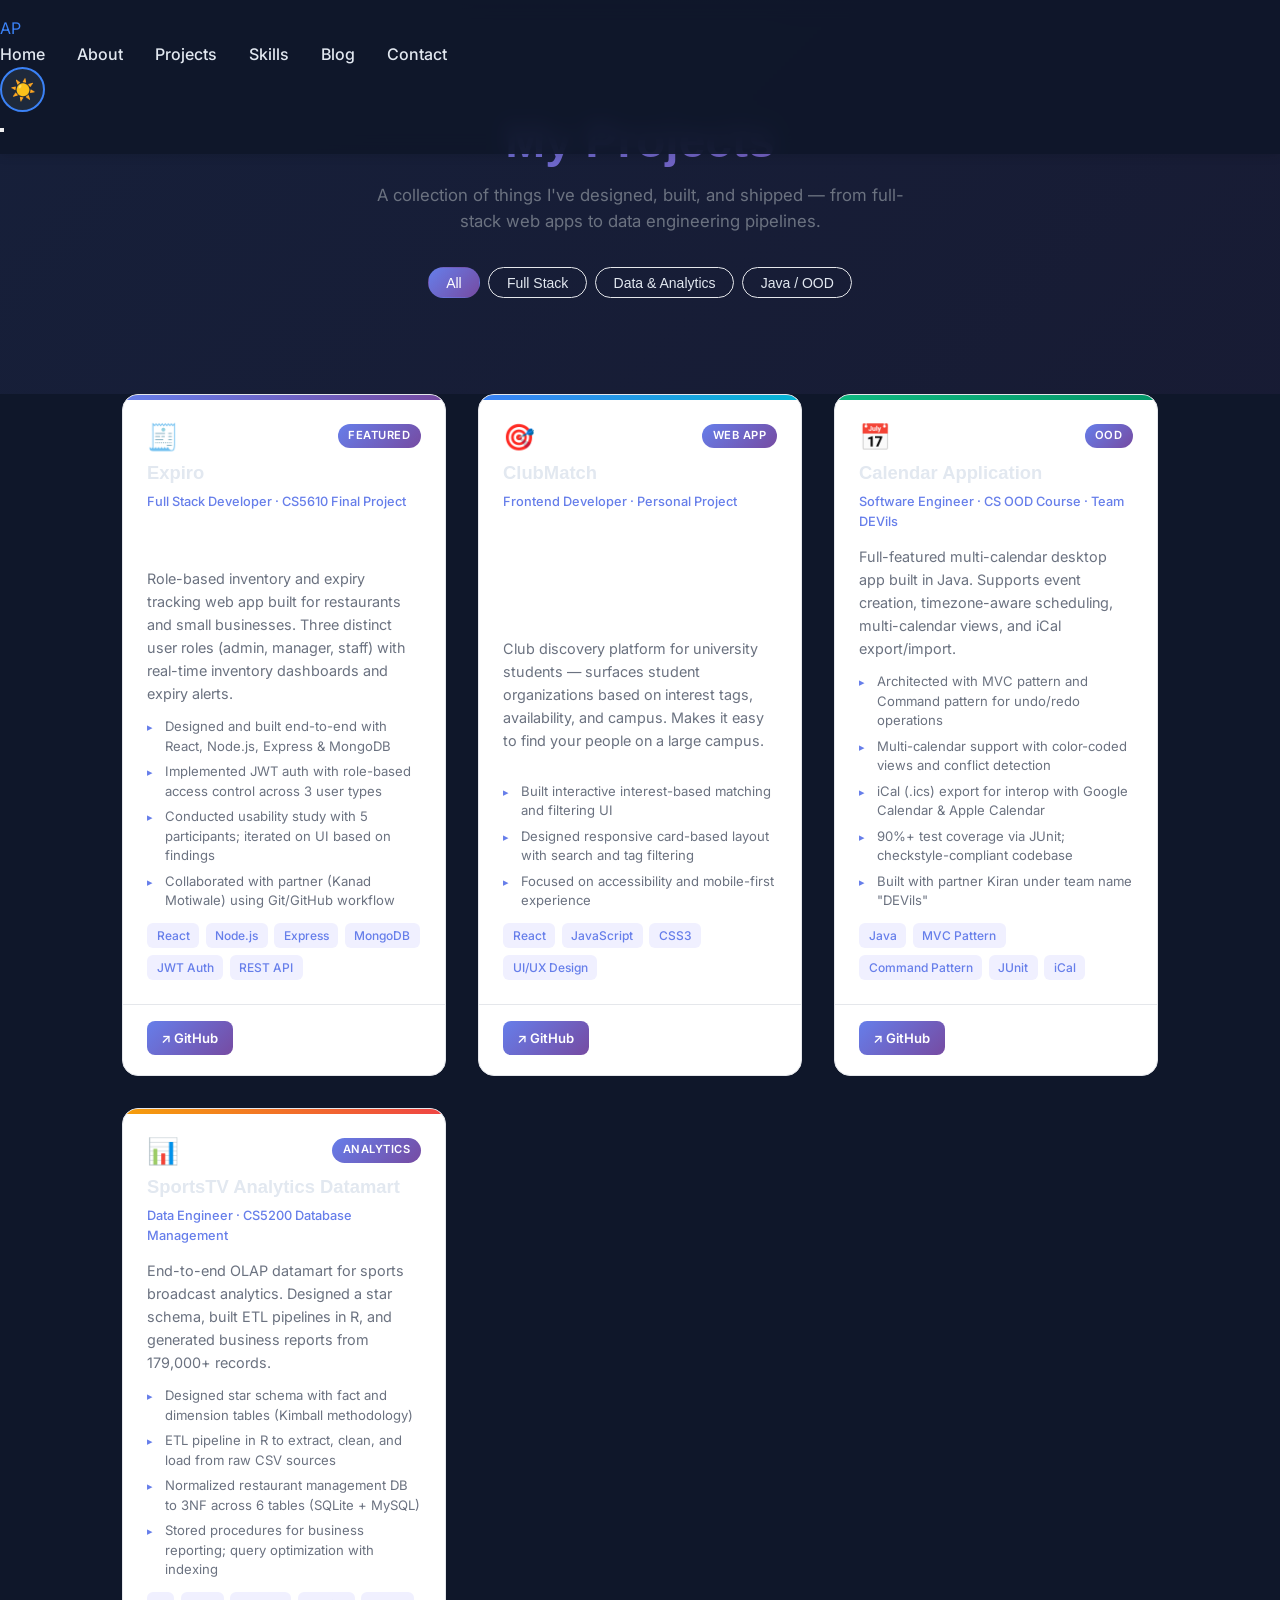
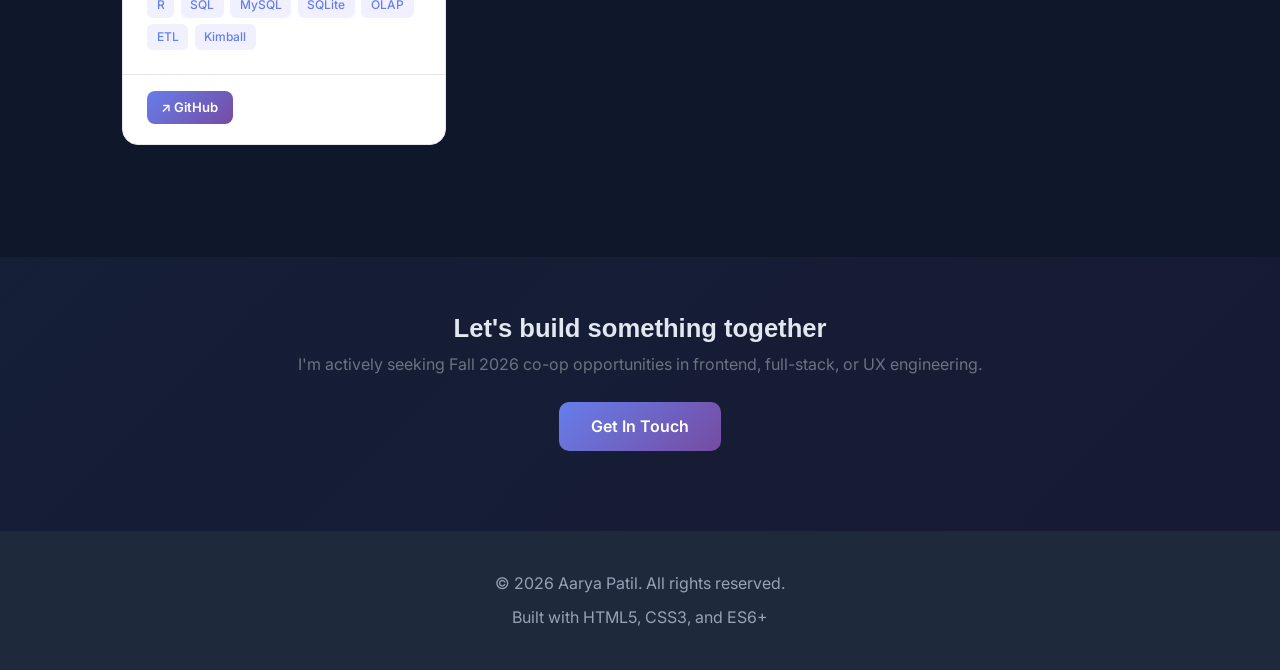
==== projects.html @ cb446933 "Revise projects.html for content and styling updates Updated the projects page with new content, imp" ====
<!DOCTYPE html>
<html lang="en">
  <head>
    <meta charset="UTF-8" />
    <meta name="viewport" content="width=device-width, initial-scale=1.0" />
    <meta name="author" content="Aarya Patil" />
    <meta
      name="description"
      content="Projects by Aarya Patil – Full Stack Developer. Web apps, data engineering, and software design built with React, Node.js, Java, R, and more."
    />
    <meta
      name="keywords"
      content="Aarya Patil, Projects, Full Stack Developer, React, Node.js, Java, SQL"
    />
    <title>Projects | Aarya Patil</title>
    <link rel="preconnect" href="https://fonts.googleapis.com" />
    <link rel="preconnect" href="https://fonts.gstatic.com" crossorigin />
    <link
      href="https://fonts.googleapis.com/css2?family=Inter:wght@300;400;500;600;700&display=swap"
      rel="stylesheet"
    />
    <link rel="stylesheet" href="css/styles.css" />
    <style>
      /* ── Page-level tokens ─────────────────────────────────── */
      :root {
        --accent: #667eea;
        --accent2: #764ba2;
        --card-bg-light: #ffffff;
        --card-bg-dark: #1e1e2e;
        --tag-bg-light: #f0f0ff;
        --tag-bg-dark: #2a2a3e;
        --tag-color-light: #667eea;
        --tag-color-dark: #a78bfa;
        --text-muted-light: #6b7280;
        --text-muted-dark: #9ca3af;
        --border-light: #e5e7eb;
        --border-dark: #374151;
      }

      /* ── Layout ────────────────────────────────────────────── */
      .projects-hero {
        padding: 7rem 2rem 3rem;
        text-align: center;
        background: linear-gradient(135deg, #667eea15 0%, #764ba215 100%);
      }

      .projects-hero h1 {
        font-size: clamp(2rem, 5vw, 3rem);
        font-weight: 700;
        background: linear-gradient(135deg, var(--accent), var(--accent2));
        -webkit-background-clip: text;
        -webkit-text-fill-color: transparent;
        background-clip: text;
        margin-bottom: 0.75rem;
      }

      .projects-hero p {
        max-width: 560px;
        margin: 0 auto 2rem;
        font-size: 1.05rem;
        color: var(--text-muted-light);
      }

      body.dark-mode .projects-hero p {
        color: var(--text-muted-dark);
      }

      /* ── Filter bar ─────────────────────────────────────────── */
      .filter-bar {
        display: flex;
        flex-wrap: wrap;
        justify-content: center;
        gap: 0.5rem;
        margin-bottom: 3rem;
        padding: 0 1rem;
      }

      .filter-btn {
        padding: 0.4rem 1.1rem;
        border-radius: 999px;
        border: 1.5px solid var(--border-light);
        background: transparent;
        font-size: 0.875rem;
        font-weight: 500;
        cursor: pointer;
        transition: all 0.2s;
        color: inherit;
      }

      body.dark-mode .filter-btn {
        border-color: var(--border-dark);
      }

      .filter-btn:hover,
      .filter-btn.active {
        background: linear-gradient(135deg, var(--accent), var(--accent2));
        color: #fff;
        border-color: transparent;
      }

      /* ── Grid ───────────────────────────────────────────────── */
      .projects-section {
        max-width: 1100px;
        margin: 0 auto;
        padding: 0 2rem 5rem;
      }

      .projects-grid {
        display: grid;
        grid-template-columns: repeat(auto-fill, minmax(320px, 1fr));
        gap: 2rem;
      }

      /* ── Cards ──────────────────────────────────────────────── */
      .project-card {
        background: var(--card-bg-light);
        border: 1px solid var(--border-light);
        border-radius: 16px;
        overflow: hidden;
        display: flex;
        flex-direction: column;
        transition: transform 0.25s, box-shadow 0.25s;
      }

      body.dark-mode .project-card {
        background: var(--card-bg-dark);
        border-color: var(--border-dark);
      }

      .project-card:hover {
        transform: translateY(-6px);
        box-shadow: 0 20px 40px rgba(102, 126, 234, 0.15);
      }

      /* coloured top bar per project */
      .card-accent-bar {
        height: 5px;
        width: 100%;
      }

      .card-body {
        padding: 1.5rem;
        flex: 1;
        display: flex;
        flex-direction: column;
        gap: 0.75rem;
      }

      .card-header {
        display: flex;
        align-items: flex-start;
        justify-content: space-between;
        gap: 0.5rem;
      }

      .card-icon {
        font-size: 1.6rem;
        line-height: 1;
        flex-shrink: 0;
      }

      .card-badge {
        font-size: 0.7rem;
        font-weight: 600;
        letter-spacing: 0.05em;
        text-transform: uppercase;
        padding: 0.2rem 0.65rem;
        border-radius: 999px;
        background: linear-gradient(135deg, var(--accent), var(--accent2));
        color: #fff;
        white-space: nowrap;
      }

      .project-card h2 {
        font-size: 1.15rem;
        font-weight: 700;
        margin: 0;
      }

      .project-card .role {
        font-size: 0.8rem;
        font-weight: 500;
        color: var(--accent);
        margin-top: -0.25rem;
      }

      .project-card p {
        font-size: 0.9rem;
        line-height: 1.6;
        color: var(--text-muted-light);
        flex: 1;
      }

      body.dark-mode .project-card p {
        color: var(--text-muted-dark);
      }

      /* highlight bullets */
      .highlights {
        list-style: none;
        padding: 0;
        margin: 0;
        display: flex;
        flex-direction: column;
        gap: 0.35rem;
      }

      .highlights li {
        font-size: 0.82rem;
        color: var(--text-muted-light);
        padding-left: 1.1rem;
        position: relative;
        line-height: 1.5;
      }

      body.dark-mode .highlights li {
        color: var(--text-muted-dark);
      }

      .highlights li::before {
        content: "▸";
        position: absolute;
        left: 0;
        color: var(--accent);
        font-size: 0.7rem;
        top: 0.15rem;
      }

      /* tags */
      .tag-list {
        display: flex;
        flex-wrap: wrap;
        gap: 0.4rem;
        margin-top: auto;
      }

      .tag {
        font-size: 0.75rem;
        font-weight: 500;
        padding: 0.2rem 0.6rem;
        border-radius: 6px;
        background: var(--tag-bg-light);
        color: var(--tag-color-light);
      }

      body.dark-mode .tag {
        background: var(--tag-bg-dark);
        color: var(--tag-color-dark);
      }

      /* links */
      .card-links {
        display: flex;
        gap: 0.75rem;
        padding: 1rem 1.5rem 1.25rem;
        border-top: 1px solid var(--border-light);
      }

      body.dark-mode .card-links {
        border-top-color: var(--border-dark);
      }

      .card-links a {
        display: inline-flex;
        align-items: center;
        gap: 0.35rem;
        font-size: 0.82rem;
        font-weight: 600;
        color: var(--accent);
        text-decoration: none;
        transition: opacity 0.2s;
      }

      .card-links a:hover {
        opacity: 0.75;
      }

      .card-links a.btn-primary {
        background: linear-gradient(135deg, var(--accent), var(--accent2));
        color: #fff;
        padding: 0.4rem 0.9rem;
        border-radius: 8px;
      }

      .card-links a.btn-primary:hover {
        opacity: 0.88;
      }

      /* ── CTA strip ──────────────────────────────────────────── */
      .cta-strip {
        text-align: center;
        padding: 3.5rem 2rem 5rem;
        background: linear-gradient(135deg, #667eea12 0%, #764ba212 100%);
      }

      .cta-strip h2 {
        font-size: 1.6rem;
        font-weight: 700;
        margin-bottom: 0.5rem;
      }

      .cta-strip p {
        color: var(--text-muted-light);
        margin-bottom: 1.5rem;
      }

      body.dark-mode .cta-strip p {
        color: var(--text-muted-dark);
      }

      .cta-strip .btn {
        display: inline-block;
        padding: 0.75rem 2rem;
        border-radius: 10px;
        font-weight: 600;
        text-decoration: none;
        background: linear-gradient(135deg, var(--accent), var(--accent2));
        color: #fff;
        transition: opacity 0.2s, transform 0.2s;
      }

      .cta-strip .btn:hover {
        opacity: 0.88;
        transform: translateY(-2px);
      }

      /* ── Hide cards for filter ──────────────────────────────── */
      .project-card[data-hidden="true"] {
        display: none;
      }

      /* ── Responsive ─────────────────────────────────────────── */
      @media (max-width: 600px) {
        .projects-grid {
          grid-template-columns: 1fr;
        }
      }
    </style>
  </head>
  <body>
    <!-- ── Nav (matches index.html exactly) ─────────────────── -->
    <nav class="navbar" id="navbar">
      <div class="nav-container">
        <div class="nav-logo">
          <a href="https://aaryapatil113.github.io/aarya-portfolio/index.html">AP</a>
        </div>
        <ul class="nav-links" id="navLinks">
          <li><a href="https://aaryapatil113.github.io/aarya-portfolio/index.html#home">Home</a></li>
          <li><a href="https://aaryapatil113.github.io/aarya-portfolio/index.html#about">About</a></li>
          <li><a href="https://aaryapatil113.github.io/aarya-portfolio/projects.html" class="active">Projects</a></li>
          <li><a href="https://aaryapatil113.github.io/aarya-portfolio/index.html#skills">Skills</a></li>
          <li><a href="https://aaryapatil113.github.io/aarya-portfolio/blog.html">Blog</a></li>
          <li><a href="https://aaryapatil113.github.io/aarya-portfolio/index.html#contact">Contact</a></li>
        </ul>
        <button class="theme-toggle" id="themeToggle" aria-label="Toggle dark mode">☀️</button>
        <button class="hamburger" id="hamburger" aria-label="Toggle menu">
          <span></span><span></span><span></span>
        </button>
      </div>
    </nav>

    <!-- ── Hero ─────────────────────────────────────────────── -->
    <section class="projects-hero">
      <h1>My Projects</h1>
      <p>
        A collection of things I've designed, built, and shipped — from full-stack
        web apps to data engineering pipelines.
      </p>

      <!-- Filter bar -->
      <div class="filter-bar">
        <button class="filter-btn active" data-filter="all">All</button>
        <button class="filter-btn" data-filter="fullstack">Full Stack</button>
        <button class="filter-btn" data-filter="data">Data & Analytics</button>
        <button class="filter-btn" data-filter="java">Java / OOD</button>
      </div>
    </section>

    <!-- ── Projects grid ─────────────────────────────────────── -->
    <section class="projects-section">
      <div class="projects-grid" id="projectsGrid">

        <!-- ── Expiro ──────────────────────────────────────── -->
        <article class="project-card" data-categories="fullstack">
          <div class="card-accent-bar" style="background: linear-gradient(90deg, #667eea, #764ba2);"></div>
          <div class="card-body">
            <div class="card-header">
              <span class="card-icon">🧾</span>
              <span class="card-badge">Featured</span>
            </div>
            <h2>Expiro</h2>
            <p class="role">Full Stack Developer · CS5610 Final Project</p>
            <p>
              Role-based inventory and expiry tracking web app built for restaurants
              and small businesses. Three distinct user roles (admin, manager, staff)
              with real-time inventory dashboards and expiry alerts.
            </p>
            <ul class="highlights">
              <li>Designed and built end-to-end with React, Node.js, Express & MongoDB</li>
              <li>Implemented JWT auth with role-based access control across 3 user types</li>
              <li>Conducted usability study with 5 participants; iterated on UI based on findings</li>
              <li>Collaborated with partner (Kanad Motiwale) using Git/GitHub workflow</li>
            </ul>
            <div class="tag-list">
              <span class="tag">React</span>
              <span class="tag">Node.js</span>
              <span class="tag">Express</span>
              <span class="tag">MongoDB</span>
              <span class="tag">JWT Auth</span>
              <span class="tag">REST API</span>
            </div>
          </div>
          <div class="card-links">
            <a href="https://github.com/aaryapatil113" class="btn-primary" target="_blank" rel="noopener">
              ↗ GitHub
            </a>
          </div>
        </article>

        <!-- ── ClubMatch ───────────────────────────────────── -->
        <article class="project-card" data-categories="fullstack">
          <div class="card-accent-bar" style="background: linear-gradient(90deg, #3b82f6, #06b6d4);"></div>
          <div class="card-body">
            <div class="card-header">
              <span class="card-icon">🎯</span>
              <span class="card-badge">Web App</span>
            </div>
            <h2>ClubMatch</h2>
            <p class="role">Frontend Developer · Personal Project</p>
            <p>
              Club discovery platform for university students — surfaces student
              organizations based on interest tags, availability, and campus. Makes
              it easy to find your people on a large campus.
            </p>
            <ul class="highlights">
              <li>Built interactive interest-based matching and filtering UI</li>
              <li>Designed responsive card-based layout with search and tag filtering</li>
              <li>Focused on accessibility and mobile-first experience</li>
            </ul>
            <div class="tag-list">
              <span class="tag">React</span>
              <span class="tag">JavaScript</span>
              <span class="tag">CSS3</span>
              <span class="tag">UI/UX Design</span>
            </div>
          </div>
          <div class="card-links">
            <a href="https://github.com/aaryapatil113" class="btn-primary" target="_blank" rel="noopener">
              ↗ GitHub
            </a>
          </div>
        </article>

        <!-- ── Calendar Application ────────────────────────── -->
        <article class="project-card" data-categories="java">
          <div class="card-accent-bar" style="background: linear-gradient(90deg, #10b981, #059669);"></div>
          <div class="card-body">
            <div class="card-header">
              <span class="card-icon">📅</span>
              <span class="card-badge">OOD</span>
            </div>
            <h2>Calendar Application</h2>
            <p class="role">Software Engineer · CS OOD Course · Team DEVils</p>
            <p>
              Full-featured multi-calendar desktop app built in Java. Supports
              event creation, timezone-aware scheduling, multi-calendar views,
              and iCal export/import.
            </p>
            <ul class="highlights">
              <li>Architected with MVC pattern and Command pattern for undo/redo operations</li>
              <li>Multi-calendar support with color-coded views and conflict detection</li>
              <li>iCal (.ics) export for interop with Google Calendar & Apple Calendar</li>
              <li>90%+ test coverage via JUnit; checkstyle-compliant codebase</li>
              <li>Built with partner Kiran under team name "DEVils"</li>
            </ul>
            <div class="tag-list">
              <span class="tag">Java</span>
              <span class="tag">MVC Pattern</span>
              <span class="tag">Command Pattern</span>
              <span class="tag">JUnit</span>
              <span class="tag">iCal</span>
            </div>
          </div>
          <div class="card-links">
            <a href="https://github.com/aaryapatil113" class="btn-primary" target="_blank" rel="noopener">
              ↗ GitHub
            </a>
          </div>
        </article>

        <!-- ── SportsTV Analytics Datamart ────────────────── -->
        <article class="project-card" data-categories="data">
          <div class="card-accent-bar" style="background: linear-gradient(90deg, #f59e0b, #ef4444);"></div>
          <div class="card-body">
            <div class="card-header">
              <span class="card-icon">📊</span>
              <span class="card-badge">Analytics</span>
            </div>
            <h2>SportsTV Analytics Datamart</h2>
            <p class="role">Data Engineer · CS5200 Database Management</p>
            <p>
              End-to-end OLAP datamart for sports broadcast analytics. Designed a
              star schema, built ETL pipelines in R, and generated business reports
              from 179,000+ records.
            </p>
            <ul class="highlights">
              <li>Designed star schema with fact and dimension tables (Kimball methodology)</li>
              <li>ETL pipeline in R to extract, clean, and load from raw CSV sources</li>
              <li>Normalized restaurant management DB to 3NF across 6 tables (SQLite + MySQL)</li>
              <li>Stored procedures for business reporting; query optimization with indexing</li>
            </ul>
            <div class="tag-list">
              <span class="tag">R</span>
              <span class="tag">SQL</span>
              <span class="tag">MySQL</span>
              <span class="tag">SQLite</span>
              <span class="tag">OLAP</span>
              <span class="tag">ETL</span>
              <span class="tag">Kimball</span>
            </div>
          </div>
          <div class="card-links">
            <a href="https://github.com/aaryapatil113" class="btn-primary" target="_blank" rel="noopener">
              ↗ GitHub
            </a>
          </div>
        </article>

      </div>
    </section>

    <!-- ── CTA ───────────────────────────────────────────────── -->
    <div class="cta-strip">
      <h2>Let's build something together</h2>
      <p>I'm actively seeking Fall 2026 co-op opportunities in frontend, full-stack, or UX engineering.</p>
      <a href="https://aaryapatil113.github.io/aarya-portfolio/index.html#contact" class="btn">Get In Touch</a>
    </div>

    <!-- ── Footer ────────────────────────────────────────────── -->
    <footer class="footer">
      <div class="footer-content">
        <p>© 2026 Aarya Patil. All rights reserved.</p>
        <p>Built with HTML5, CSS3, and ES6+</p>
      </div>
    </footer>

    <script src="js/main.js"></script>
    <script>
      // ── Filter logic ──────────────────────────────────────────
      const filterBtns = document.querySelectorAll(".filter-btn");
      const cards = document.querySelectorAll(".project-card");

      filterBtns.forEach((btn) => {
        btn.addEventListener("click", () => {
          filterBtns.forEach((b) => b.classList.remove("active"));
          btn.classList.add("active");

          const filter = btn.dataset.filter;
          cards.forEach((card) => {
            if (filter === "all" || card.dataset.categories.includes(filter)) {
              card.removeAttribute("data-hidden");
            } else {
              card.setAttribute("data-hidden", "true");
            }
          });
        });
      });
    </script>
  </body>
</html>
---- css/styles.css ----
:root {
  --bg-primary: #0f172a;
  --bg-secondary: #1e293b;
  --bg-card: #1e293b;
  --text-primary: #e2e8f0;
  --text-secondary: #94a3b8;
  --accent-primary: #3b82f6;
  --accent-hover: #60a5fa;
  --gradient: linear-gradient(135deg, #667eea 0%, #764ba2 100%);
   
  --spacing-xs: 0.5rem;
  --spacing-sm: 1rem;
  --spacing-md: 2rem;
  --spacing-lg: 4rem;
  --spacing-xl: 6rem;

  --font-body: 'Inter', sans-serif;
  --font-heading: 'Poppins', sans-serif;

  --transition-fast: 0.2s ease;
  --transition-normal: 0.3s ease;
  --transition-slow: 0.5s ease;
}

body.light-theme {
  --bg-primary: #ffffff;
  --bg-secondary: #f8fafc;
  --bg-card: #ffffff;
  --text-primary: #1e293b;
  --text-secondary: #64748b;
}

* {
  margin: 0;
  padding: 0;
  box-sizing: border-box;
}

html {
  scroll-behavior: smooth;
}

body {
  font-family: var(--font-body);
  background-color: var(--bg-primary);
  color: var(--text-primary);
  line-height: 1.6;
  transition:
    background-color var(--transition-normal),
    color var(--transition-normal);
}


h1,
h2,
h3,
h4,
h5,
h6 {
  font-family: var(--font-heading);
  line-height: 1.2;
  font-weight: 700;
}

a {
  color: var(--accent-primary);
  text-decoration: none;
  transition: color var(--transition-fast);
}

a:hover {
  color: var(--accent-hover);
}


.container {
  max-width: 1200px;
  margin: 0 auto;
  padding: 0 var(--spacing-sm);
}

.section-title {
  font-size: 2.5rem;
  text-align: center;
  margin-bottom: var(--spacing-sm);
  background: var(--gradient);
  -webkit-background-clip: text;
  -webkit-text-fill-color: transparent;
  background-clip: text;
}

.section-subtitle {
  text-align: center;
  color: var(--text-secondary);
  margin-bottom: var(--spacing-md);
  font-size: 1.1rem;
}

.gradient-text {
  background: var(--gradient);
  -webkit-background-clip: text;
  -webkit-text-fill-color: transparent;
  background-clip: text;
}


.btn {
  display: inline-block;
  padding: 0.875rem 2rem;
  border-radius: 8px;
  font-weight: 600;
  transition: all var(--transition-normal);
  border: none;
  cursor: pointer;
  font-size: 1rem;
}

.btn-primary {
  background: var(--gradient);
  color: white;
}

.btn-primary:hover {
  transform: translateY(-2px);
  box-shadow: 0 10px 25px rgba(102, 126, 234, 0.4);
}

.btn-secondary {
  background: transparent;
  color: var(--text-primary);
  border: 2px solid var(--accent-primary);
}

.btn-secondary:hover {
  background: var(--accent-primary);
  color: white;
}


.navbar {
  position: fixed;
  top: 0;
  left: 0;
  right: 0;
  background: rgba(15, 23, 42, 0.9);
  backdrop-filter: blur(10px);
  z-index: 1000;
  padding: 1rem 0;
  box-shadow: 0 2px 10px rgba(0, 0, 0, 0.1);
}

.navbar .container {
  display: flex;
  justify-content: space-between;
  align-items: center;
}

.logo {
  font-size: 1.5rem;
  font-weight: 700;
  background: var(--gradient);
  -webkit-background-clip: text;
  -webkit-text-fill-color: transparent;
  background-clip: text;
}

.nav-links {
  display: flex;
  list-style: none;
  gap: 2rem;
}

.nav-links a {
  color: var(--text-primary);
  font-weight: 500;
  position: relative;
}

.nav-links a::after {
  content: '';
  position: absolute;
  bottom: -5px;
  left: 0;
  width: 0;
  height: 2px;
  background: var(--gradient);
  transition: width var(--transition-normal);
}

.nav-links a:hover::after {
  width: 100%;
}

.theme-toggle {
  background: var(--bg-card);
  border: 2px solid var(--accent-primary);
  border-radius: 50%;
  width: 45px;
  height: 45px;
  display: flex;
  align-items: center;
  justify-content: center;
  cursor: pointer;
  transition: all var(--transition-normal);
  font-size: 1.3rem;
}

.theme-toggle:hover {
  transform: rotate(180deg);
}

.theme-toggle .sun {
  display: none;
}

.theme-toggle .moon {
  display: block;
}

body.light-theme .theme-toggle .sun {
  display: block;
}

body.light-theme .theme-toggle .moon {
  display: none;
}

/* Consider addin more visual separation between sections */
.hero {
  min-height: 100vh;
  display: flex;
  align-items: center;
}

.section {
  padding: var(--spacing-xl) 0; /* More breathing room */
}

.hero-content {
  text-align: center;
  max-width: 800px;
  margin: 0 auto;
}

.hero-title {
  font-size: 3.5rem;
  margin-bottom: var(--spacing-sm);
  animation: fadeInUp 0.8s ease;
}

.hero-subtitle {
  font-size: 1.5rem;
  color: var(--text-secondary);
  margin-bottom: var(--spacing-sm);
  animation: fadeInUp 1s ease;
}

.hero-description {
  font-size: 1.1rem;
  color: var(--text-secondary);
  margin-bottom: var(--spacing-md);
  max-width: 600px;
  margin-left: auto;
  margin-right: auto;
  animation: fadeInUp 1.2s ease;
}

.hero-buttons {
  display: flex;
  gap: 1rem;
  justify-content: center;
  flex-wrap: wrap;
  animation: fadeInUp 1.4s ease;
}

.about {
  padding: var(--spacing-xl) 0;
  background: var(--bg-secondary);
}

.about-content {
  display: grid;
  grid-template-columns: 1fr 2fr;
  gap: var(--spacing-md);
  align-items: center;
  margin-top: var(--spacing-md);
}

.about-image {
  text-align: center;
  position: relative;
}

.about .section-title {
  text-align: center;
}

.profile-img {
  width: 100%;
  max-width: 300px;
  border-radius: 16px;
  box-shadow: 0 10px 40px rgba(0, 0, 0, 0.3);
  transition: all 0.5s ease;
  animation: float 3s ease-in-out infinite;
}

.profile-img:hover {
  transform: scale(1.05);
  box-shadow: 0 15px 50px rgba(0, 0, 0, 0.4);
}

@keyframes float {
  0%,
  100% {
    transform: translateY(0px);
  }
  50% {
    transform: translateY(-10px);
  }
}

.about-text p {
  margin-bottom: var(--spacing-sm);
  color: var(--text-secondary);
}

.about-stats {
  display: flex;
  gap: var(--spacing-md);
  margin-top: var(--spacing-md);
}

.stat {
  text-align: center;
}

.stat-number {
  display: block;
  font-size: 2rem;
  font-weight: 700;
  background: var(--gradient);
  -webkit-background-clip: text;
  -webkit-text-fill-color: transparent;
  background-clip: text;
}

.stat-label {
  color: var(--text-secondary);
  font-size: 0.9rem;
}


.projects {
  padding: var(--spacing-xl) 0;
}

.projects-grid {
  display: grid;
  grid-template-columns: repeat(auto-fit, minmax(320px, 1fr));
  gap: var(--spacing-md);
  margin-bottom: var(--spacing-md);
}

.flip-card {
  perspective: 1000px;
  height: 400px;
  cursor: pointer;
}

.flip-card-inner {
  position: relative;
  width: 100%;
  height: 100%;
  transition: transform 0.6s;
  transform-style: preserve-3d;
}

.flip-card:hover .flip-card-inner,
.flip-card.flipped .flip-card-inner {
  transform: rotateY(180deg);
}

.flip-card-front,
.flip-card-back {
  position: absolute;
  width: 100%;
  height: 100%;
  backface-visibility: hidden;
  border-radius: 16px;
  overflow: hidden;
}

.flip-card-front {
  background: var(--bg-card);
  box-shadow: 0 10px 30px rgba(0, 0, 0, 0.2);
}

.project-image {
  width: 100%;
  height: 200px;
  object-fit: cover;
}

.project-front-content {
  padding: var(--spacing-sm);
}

.project-title {
  font-size: 1.3rem;
  margin-bottom: 0.5rem;
  color: var(--text-primary);
}

.project-tech {
  display: flex;
  flex-wrap: wrap;
  gap: 0.5rem;
  margin-top: 1rem;
}

.tech-tag {
  background: rgba(59, 130, 246, 0.2);
  color: var(--accent-primary);
  padding: 0.25rem 0.75rem;
  border-radius: 20px;
  font-size: 0.85rem;
}

.flip-card-back {
  background: linear-gradient(135deg, #667eea 0%, #764ba2 100%);
  transform: rotateY(180deg);
  display: flex;
  flex-direction: column;
  justify-content: center;
  padding: var(--spacing-md);
  color: white;
}

.project-description {
  margin-bottom: var(--spacing-sm);
  line-height: 1.8;
}

.project-features {
  list-style: none;
  margin-bottom: var(--spacing-sm);
}

.project-features li {
  margin-bottom: 0.5rem;
  padding-left: 1.5rem;
  position: relative;
}

.project-features li::before {
  content: '✓';
  position: absolute;
  left: 0;
  font-weight: bold;
}

.project-links {
  display: flex;
  gap: 1rem;
  margin-top: auto;
}

.project-link {
  background: white;
  color: #667eea;
  padding: 0.5rem 1.5rem;
  border-radius: 8px;
  font-weight: 600;
  transition: transform var(--transition-fast);
}

.project-link:hover {
  transform: translateY(-2px);
}

.projects-cta {
  text-align: center;
  margin-top: var(--spacing-md);
}


.skills {
  padding: var(--spacing-xl) 0;
  background: var(--bg-secondary);
}

.skills-grid {
  display: grid;
  grid-template-columns: repeat(auto-fit, minmax(300px, 1fr));
  gap: var(--spacing-md);
  margin-top: var(--spacing-md);
}

.skill-category {
  background: var(--bg-card);
  padding: var(--spacing-md);
  border-radius: 16px;
  box-shadow: 0 4px 20px rgba(0, 0, 0, 0.1);
}

.skill-category h3 {
  margin-bottom: var(--spacing-sm);
  color: var(--accent-primary);
}

.skill-tags {
  display: flex;
  flex-wrap: wrap;
  gap: 0.75rem;
}

.skill-tag {
  background: rgba(59, 130, 246, 0.1);
  color: var(--text-primary);
  padding: 0.5rem 1rem;
  border-radius: 8px;
  border: 1px solid var(--accent-primary);
  transition: all var(--transition-normal);
}

.skill-tag:hover {
  background: var(--accent-primary);
  color: white;
  transform: translateY(-2px);
}

.contact {
  padding: var(--spacing-xl) 0;
}

.contact-content {
  display: grid;
  grid-template-columns: 1fr 1.5fr;
  gap: var(--spacing-lg);
  margin-top: var(--spacing-md);
}

.contact-info {
  display: flex;
  flex-direction: column;
  gap: var(--spacing-md);
}

.contact-item {
  display: flex;
  align-items: center;
  gap: 1rem;
  padding: var(--spacing-sm);
  background: var(--bg-card);
  border-radius: 12px;
}

.contact-icon {
  font-size: 2rem;
}

.contact-item h4 {
  margin-bottom: 0.25rem;
  color: var(--text-primary);
}

.contact-item a {
  color: var(--text-secondary);
  font-size: 0.9rem;
}

.contact-form {
  background: var(--bg-card);
  padding: var(--spacing-md);
  border-radius: 16px;
  box-shadow: 0 10px 30px rgba(0, 0, 0, 0.1);
}

.form-group {
  margin-bottom: var(--spacing-sm);
}

.form-group label {
  display: block;
  margin-bottom: 0.5rem;
  font-weight: 600;
  color: var(--text-primary);
}

.form-group input,
.form-group textarea {
  width: 100%;
  padding: 0.875rem;
  border: 2px solid transparent;
  border-radius: 8px;
  background: var(--bg-secondary);
  color: var(--text-primary);
  font-family: var(--font-body);
  transition: all var(--transition-normal);
}

.form-group input:focus,
.form-group textarea:focus {
  outline: none;
  border-color: var(--accent-primary);
}

.form-status {
  margin-top: var(--spacing-sm);
  padding: 0.75rem;
  border-radius: 8px;
  text-align: center;
  display: none;
}

.form-status.success {
  background: rgba(16, 185, 129, 0.2);
  color: #10b981;
  display: block;
}

.form-status.error {
  background: rgba(239, 68, 68, 0.2);
  color: #ef4444;
  display: block;
}

.footer {
  background: var(--bg-secondary);
  padding: var(--spacing-md) 0;
  text-align: center;
  color: var(--text-secondary);
}

.footer p {
  margin: 0.5rem 0;
}

@keyframes fadeInUp {
  from {
    opacity: 0;
    transform: translateY(30px);
  }
  to {
    opacity: 1;
    transform: translateY(0);
  }
}


.page-header {
  padding: 8rem 0 4rem 0;
  text-align: center;
  background: var(--bg-secondary);
}

.page-title {
  font-size: 3rem;
  margin-bottom: var(--spacing-sm);
  background: var(--gradient);
  -webkit-background-clip: text;
  -webkit-text-fill-color: transparent;
  background-clip: text;
}

.page-subtitle {
  font-size: 1.2rem;
  color: var(--text-secondary);
  max-width: 700px;
  margin: 0 auto;
}

.ai-notice {
  margin-top: var(--spacing-sm);
  padding: 0.75rem 1.5rem;
  background: rgba(59, 130, 246, 0.1);
  border: 1px solid var(--accent-primary);
  border-radius: 8px;
  display: inline-block;
  font-size: 0.95rem;
}

.all-projects {
  padding: var(--spacing-lg) 0;
}

.blog-section {
  padding: var(--spacing-lg) 0;
}

.blog-grid {
  display: grid;
  gap: var(--spacing-lg);
  max-width: 900px;
  margin: 0 auto;
}

.blog-post {
  background: var(--bg-card);
  border-radius: 16px;
  overflow: hidden;
  box-shadow: 0 4px 20px rgba(0, 0, 0, 0.1);
  transition: transform var(--transition-normal);
}

.blog-post:hover {
  transform: translateY(-5px);
  box-shadow: 0 8px 30px rgba(0, 0, 0, 0.15);
}

.blog-image img {
  width: 100%;
  height: 300px;
  object-fit: cover;
}

.blog-content {
  padding: var(--spacing-md);
}

.blog-date {
  color: var(--accent-primary);
  font-size: 0.9rem;
  font-weight: 600;
}

.blog-content h2 {
  font-size: 1.8rem;
  margin: 0.5rem 0 1rem 0;
  color: var(--text-primary);
}

.blog-content p {
  color: var(--text-secondary);
  margin-bottom: 1rem;
  line-height: 1.8;
}

.blog-tags {
  display: flex;
  flex-wrap: wrap;
  gap: 0.5rem;
  margin-top: var(--spacing-sm);
}

.blog-tag {
  background: rgba(59, 130, 246, 0.1);
  color: var(--accent-primary);
  padding: 0.4rem 1rem;
  border-radius: 20px;
  font-size: 0.85rem;
  border: 1px solid var(--accent-primary);
}


.cta-section {
  padding: var(--spacing-xl) 0;
  text-align: center;
  background: var(--bg-secondary);
}

.cta-section h2 {
  font-size: 2.5rem;
  margin-bottom: var(--spacing-sm);
  background: var(--gradient);
  -webkit-background-clip: text;
  -webkit-text-fill-color: transparent;
  background-clip: text;
}

.cta-section p {
  color: var(--text-secondary);
  margin-bottom: var(--spacing-md);
  font-size: 1.1rem;
}


.newsletter-form {
  display: flex;
  gap: 1rem;
  max-width: 500px;
  margin: 0 auto;
  flex-wrap: wrap;
  justify-content: center;
}

.newsletter-input {
  flex: 1;
  min-width: 250px;
  padding: 0.875rem 1.5rem;
  border: 2px solid var(--accent-primary);
  border-radius: 8px;
  background: var(--bg-card);
  color: var(--text-primary);
  font-size: 1rem;
}

.newsletter-input:focus {
  outline: none;
  box-shadow: 0 0 0 3px rgba(59, 130, 246, 0.2);
}

.newsletter-status {
  margin-top: var(--spacing-sm);
  color: var(--accent-primary);
  font-weight: 600;
}

@media (max-width: 768px) {
  .hero-title {
    font-size: 2.5rem;
  }

  .section-title {
    font-size: 2rem;
  }

  .about-content {
    grid-template-columns: 1fr;
    text-align: center;
  }

  .profile-img {
    margin: 0 auto;
  }

  .about-stats {
    justify-content: center;
  }

  .projects-grid {
    grid-template-columns: 1fr;
  }

  .contact-content {
    grid-template-columns: 1fr;
  }

  .nav-links {
    display: none;
  }

  .page-title {
    font-size: 2rem;
  }

  .blog-content h2 {
    font-size: 1.5rem;
  }

  .newsletter-form {
    flex-direction: column;
  }

  .newsletter-input {
    width: 100%;
  }
}

.section-hidden {
  opacity: 0;
  transform: translateY(50px);
  transition: all 0.8s ease;
}

.section-visible {
  opacity: 1;
  transform: translateY(0);
}
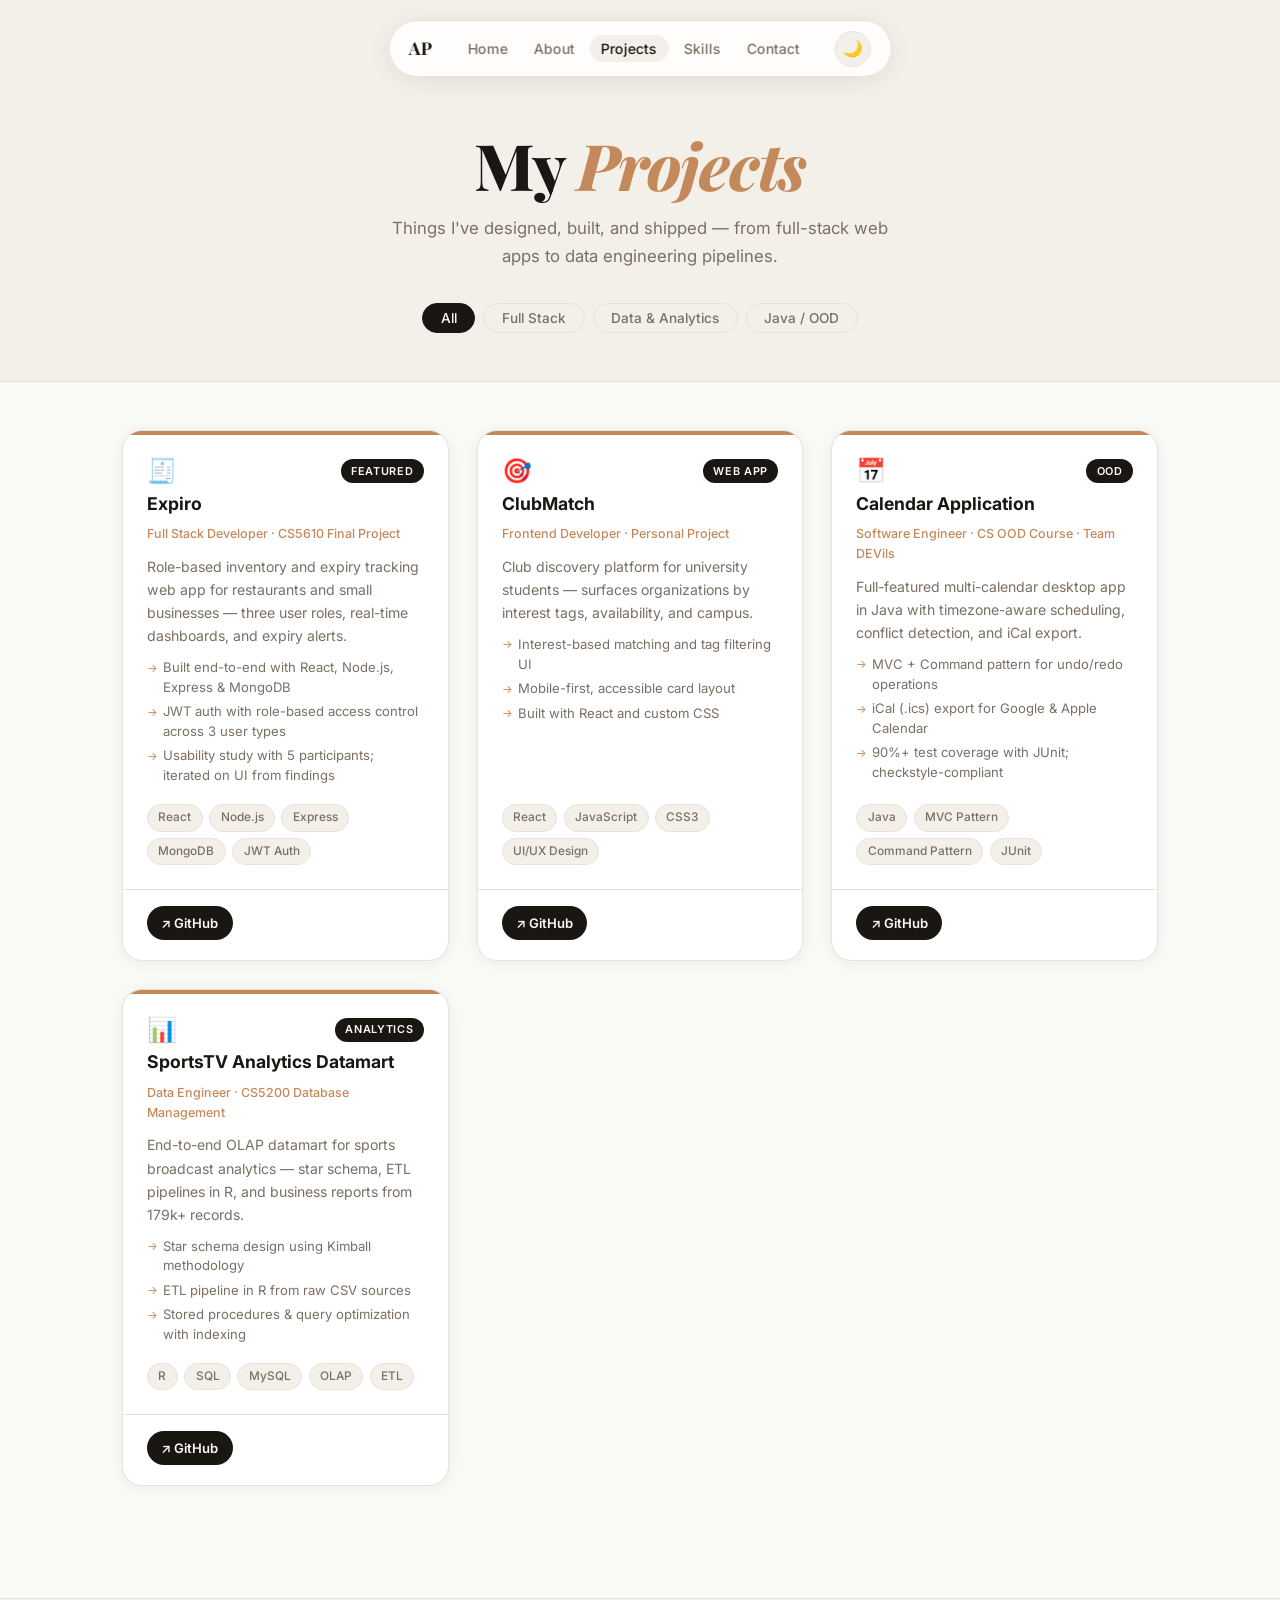
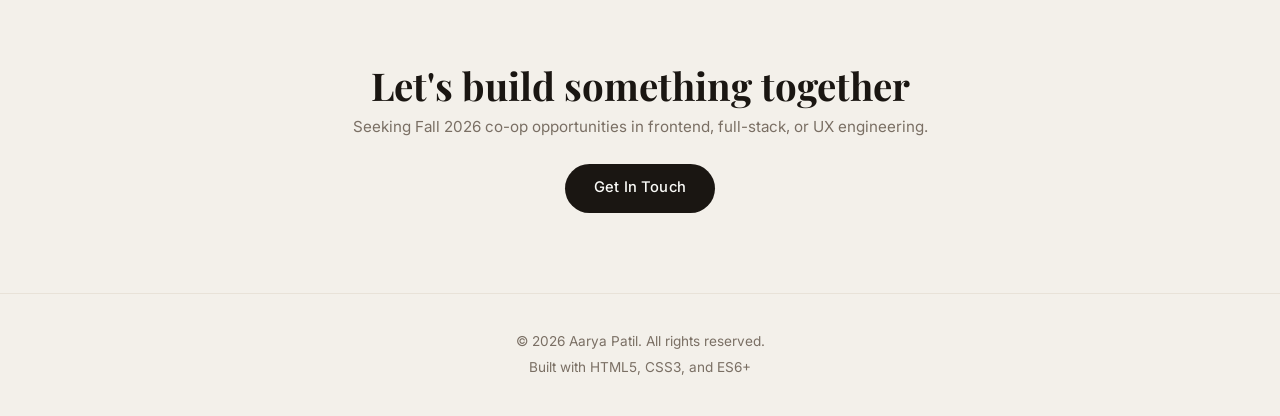
==== commit df9b4de3: "Fix projects page colors — remove purple, match beige theme" ====
--- a/projects.html
+++ b/projects.html
@@ -1,570 +1,463 @@
 <!DOCTYPE html>
 <html lang="en">
-  <head>
-    <meta charset="UTF-8" />
-    <meta name="viewport" content="width=device-width, initial-scale=1.0" />
-    <meta name="author" content="Aarya Patil" />
-    <meta
-      name="description"
-      content="Projects by Aarya Patil – Full Stack Developer. Web apps, data engineering, and software design built with React, Node.js, Java, R, and more."
-    />
-    <meta
-      name="keywords"
-      content="Aarya Patil, Projects, Full Stack Developer, React, Node.js, Java, SQL"
-    />
-    <title>Projects | Aarya Patil</title>
-    <link rel="preconnect" href="https://fonts.googleapis.com" />
-    <link rel="preconnect" href="https://fonts.gstatic.com" crossorigin />
-    <link
-      href="https://fonts.googleapis.com/css2?family=Inter:wght@300;400;500;600;700&display=swap"
-      rel="stylesheet"
-    />
-    <link rel="stylesheet" href="css/styles.css" />
-    <style>
-      /* ── Page-level tokens ─────────────────────────────────── */
-      :root {
-        --accent: #667eea;
-        --accent2: #764ba2;
-        --card-bg-light: #ffffff;
-        --card-bg-dark: #1e1e2e;
-        --tag-bg-light: #f0f0ff;
-        --tag-bg-dark: #2a2a3e;
-        --tag-color-light: #667eea;
-        --tag-color-dark: #a78bfa;
-        --text-muted-light: #6b7280;
-        --text-muted-dark: #9ca3af;
-        --border-light: #e5e7eb;
-        --border-dark: #374151;
-      }
-
-      /* ── Layout ────────────────────────────────────────────── */
+<head>
+  <meta charset="UTF-8" />
+  <meta name="viewport" content="width=device-width, initial-scale=1.0" />
+  <meta name="author" content="Aarya Patil" />
+  <meta name="description" content="Projects by Aarya Patil – Full Stack Developer." />
+  <title>Projects | Aarya Patil</title>
+
+  <link rel="preconnect" href="https://fonts.googleapis.com" />
+  <link rel="preconnect" href="https://fonts.gstatic.com" crossorigin />
+  <link href="https://fonts.googleapis.com/css2?family=Playfair+Display:ital,wght@0,700;0,800;1,700&family=Inter:wght@300;400;500;600&display=swap" rel="stylesheet" />
+  <link rel="stylesheet" href="css/styles.css" />
+
+  <style>
+      /* ── Projects page — uses only global tokens ── */
+
       .projects-hero {
-        padding: 7rem 2rem 3rem;
-        text-align: center;
-        background: linear-gradient(135deg, #667eea15 0%, #764ba215 100%);
+          padding: 8rem 2rem 3rem;
+          text-align: center;
+          background: var(--bg-soft);
+          border-bottom: 1px solid var(--border);
       }
 
       .projects-hero h1 {
-        font-size: clamp(2rem, 5vw, 3rem);
-        font-weight: 700;
-        background: linear-gradient(135deg, var(--accent), var(--accent2));
-        -webkit-background-clip: text;
-        -webkit-text-fill-color: transparent;
-        background-clip: text;
-        margin-bottom: 0.75rem;
+          font-family: var(--font-display);
+          font-size: clamp(2.5rem, 6vw, 4rem);
+          font-weight: 800;
+          color: var(--text);
+          letter-spacing: -0.02em;
+          margin-bottom: 0.75rem;
+      }
+
+      .projects-hero h1 em {
+          font-style: italic;
+          color: var(--accent);
       }
 
       .projects-hero p {
-        max-width: 560px;
-        margin: 0 auto 2rem;
-        font-size: 1.05rem;
-        color: var(--text-muted-light);
-      }
-
-      body.dark-mode .projects-hero p {
-        color: var(--text-muted-dark);
-      }
-
-      /* ── Filter bar ─────────────────────────────────────────── */
+          color: var(--text-muted);
+          font-size: 1.05rem;
+          max-width: 520px;
+          margin: 0 auto 2rem;
+          line-height: 1.7;
+      }
+
+      /* Filter bar */
       .filter-bar {
-        display: flex;
-        flex-wrap: wrap;
-        justify-content: center;
-        gap: 0.5rem;
-        margin-bottom: 3rem;
-        padding: 0 1rem;
+          display: flex;
+          flex-wrap: wrap;
+          justify-content: center;
+          gap: 0.5rem;
       }
 
       .filter-btn {
-        padding: 0.4rem 1.1rem;
-        border-radius: 999px;
-        border: 1.5px solid var(--border-light);
-        background: transparent;
-        font-size: 0.875rem;
-        font-weight: 500;
-        cursor: pointer;
-        transition: all 0.2s;
-        color: inherit;
-      }
-
-      body.dark-mode .filter-btn {
-        border-color: var(--border-dark);
+          padding: 0.4rem 1.1rem;
+          border-radius: 999px;
+          border: 1.5px solid var(--border);
+          background: transparent;
+          font-size: 0.85rem;
+          font-weight: 500;
+          cursor: pointer;
+          transition: all 0.2s;
+          color: var(--text-muted);
+          font-family: var(--font-body);
       }
 
       .filter-btn:hover,
       .filter-btn.active {
-        background: linear-gradient(135deg, var(--accent), var(--accent2));
-        color: #fff;
-        border-color: transparent;
-      }
-
-      /* ── Grid ───────────────────────────────────────────────── */
+          background: var(--text);
+          color: var(--bg);
+          border-color: var(--text);
+      }
+
+      /* Grid */
       .projects-section {
-        max-width: 1100px;
-        margin: 0 auto;
-        padding: 0 2rem 5rem;
+          max-width: 1100px;
+          margin: 0 auto;
+          padding: 3rem 2rem 5rem;
       }
 
       .projects-grid {
-        display: grid;
-        grid-template-columns: repeat(auto-fill, minmax(320px, 1fr));
-        gap: 2rem;
-      }
-
-      /* ── Cards ──────────────────────────────────────────────── */
+          display: grid;
+          grid-template-columns: repeat(auto-fill, minmax(320px, 1fr));
+          gap: 1.75rem;
+      }
+
+      /* Cards */
       .project-card {
-        background: var(--card-bg-light);
-        border: 1px solid var(--border-light);
-        border-radius: 16px;
-        overflow: hidden;
-        display: flex;
-        flex-direction: column;
-        transition: transform 0.25s, box-shadow 0.25s;
-      }
-
-      body.dark-mode .project-card {
-        background: var(--card-bg-dark);
-        border-color: var(--border-dark);
+          background: var(--bg-card);
+          border: 1px solid var(--border);
+          border-radius: var(--radius-lg);
+          overflow: hidden;
+          display: flex;
+          flex-direction: column;
+          transition: transform 0.25s, box-shadow 0.25s;
+          box-shadow: var(--shadow-card);
       }
 
       .project-card:hover {
-        transform: translateY(-6px);
-        box-shadow: 0 20px 40px rgba(102, 126, 234, 0.15);
-      }
-
-      /* coloured top bar per project */
+          transform: translateY(-5px);
+          box-shadow: var(--shadow-hover);
+      }
+
       .card-accent-bar {
-        height: 5px;
-        width: 100%;
+          height: 4px;
+          width: 100%;
       }
 
       .card-body {
-        padding: 1.5rem;
-        flex: 1;
-        display: flex;
-        flex-direction: column;
-        gap: 0.75rem;
+          padding: 1.5rem;
+          flex: 1;
+          display: flex;
+          flex-direction: column;
+          gap: 0.65rem;
       }
 
       .card-header {
-        display: flex;
-        align-items: flex-start;
-        justify-content: space-between;
-        gap: 0.5rem;
-      }
-
-      .card-icon {
-        font-size: 1.6rem;
-        line-height: 1;
-        flex-shrink: 0;
-      }
+          display: flex;
+          align-items: flex-start;
+          justify-content: space-between;
+          gap: 0.5rem;
+      }
+
+      .card-icon { font-size: 1.5rem; line-height: 1; }
 
       .card-badge {
-        font-size: 0.7rem;
-        font-weight: 600;
-        letter-spacing: 0.05em;
-        text-transform: uppercase;
-        padding: 0.2rem 0.65rem;
-        border-radius: 999px;
-        background: linear-gradient(135deg, var(--accent), var(--accent2));
-        color: #fff;
-        white-space: nowrap;
+          font-size: 0.68rem;
+          font-weight: 600;
+          letter-spacing: 0.06em;
+          text-transform: uppercase;
+          padding: 0.2rem 0.65rem;
+          border-radius: 999px;
+          background: var(--text);
+          color: var(--bg);
+          white-space: nowrap;
       }
 
       .project-card h2 {
-        font-size: 1.15rem;
-        font-weight: 700;
-        margin: 0;
+          font-size: 1.1rem;
+          font-weight: 700;
+          color: var(--text);
+          margin: 0;
+          font-family: var(--font-heading);
       }
 
       .project-card .role {
-        font-size: 0.8rem;
-        font-weight: 500;
-        color: var(--accent);
-        margin-top: -0.25rem;
-      }
-
-      .project-card p {
-        font-size: 0.9rem;
-        line-height: 1.6;
-        color: var(--text-muted-light);
-        flex: 1;
-      }
-
-      body.dark-mode .project-card p {
-        color: var(--text-muted-dark);
-      }
-
-      /* highlight bullets */
+          font-size: 0.78rem;
+          font-weight: 500;
+          color: var(--accent);
+      }
+
+      .project-card p.desc {
+          font-size: 0.88rem;
+          line-height: 1.65;
+          color: var(--text-muted);
+      }
+
       .highlights {
-        list-style: none;
-        padding: 0;
-        margin: 0;
-        display: flex;
-        flex-direction: column;
-        gap: 0.35rem;
+          list-style: none;
+          padding: 0; margin: 0;
+          display: flex;
+          flex-direction: column;
+          gap: 0.3rem;
       }
 
       .highlights li {
-        font-size: 0.82rem;
-        color: var(--text-muted-light);
-        padding-left: 1.1rem;
-        position: relative;
-        line-height: 1.5;
-      }
-
-      body.dark-mode .highlights li {
-        color: var(--text-muted-dark);
+          font-size: 0.82rem;
+          color: var(--text-muted);
+          padding-left: 1rem;
+          position: relative;
+          line-height: 1.5;
       }
 
       .highlights li::before {
-        content: "▸";
-        position: absolute;
-        left: 0;
-        color: var(--accent);
-        font-size: 0.7rem;
-        top: 0.15rem;
-      }
-
-      /* tags */
+          content: "→";
+          position: absolute;
+          left: 0;
+          color: var(--accent);
+          font-size: 0.7rem;
+          top: 0.1rem;
+      }
+
       .tag-list {
-        display: flex;
-        flex-wrap: wrap;
-        gap: 0.4rem;
-        margin-top: auto;
+          display: flex;
+          flex-wrap: wrap;
+          gap: 0.4rem;
+          margin-top: auto;
+          padding-top: 0.5rem;
       }
 
       .tag {
-        font-size: 0.75rem;
-        font-weight: 500;
-        padding: 0.2rem 0.6rem;
-        border-radius: 6px;
-        background: var(--tag-bg-light);
-        color: var(--tag-color-light);
-      }
-
-      body.dark-mode .tag {
-        background: var(--tag-bg-dark);
-        color: var(--tag-color-dark);
-      }
-
-      /* links */
+          font-size: 0.74rem;
+          font-weight: 500;
+          padding: 0.2rem 0.65rem;
+          border-radius: 999px;
+          background: var(--bg-soft);
+          color: var(--text-muted);
+          border: 1px solid var(--border);
+      }
+
       .card-links {
-        display: flex;
-        gap: 0.75rem;
-        padding: 1rem 1.5rem 1.25rem;
-        border-top: 1px solid var(--border-light);
-      }
-
-      body.dark-mode .card-links {
-        border-top-color: var(--border-dark);
+          display: flex;
+          gap: 0.75rem;
+          padding: 1rem 1.5rem 1.25rem;
+          border-top: 1px solid var(--border);
       }
 
       .card-links a {
-        display: inline-flex;
-        align-items: center;
-        gap: 0.35rem;
-        font-size: 0.82rem;
-        font-weight: 600;
-        color: var(--accent);
-        text-decoration: none;
-        transition: opacity 0.2s;
-      }
-
-      .card-links a:hover {
-        opacity: 0.75;
-      }
-
-      .card-links a.btn-primary {
-        background: linear-gradient(135deg, var(--accent), var(--accent2));
-        color: #fff;
-        padding: 0.4rem 0.9rem;
-        border-radius: 8px;
-      }
-
-      .card-links a.btn-primary:hover {
-        opacity: 0.88;
-      }
-
-      /* ── CTA strip ──────────────────────────────────────────── */
+          display: inline-flex;
+          align-items: center;
+          gap: 0.3rem;
+          font-size: 0.82rem;
+          font-weight: 600;
+          color: var(--accent);
+          text-decoration: none;
+          transition: opacity 0.2s;
+      }
+      .card-links a:hover { opacity: 0.7; }
+
+      .card-links a.btn-filled {
+          background: var(--text);
+          color: var(--bg);
+          padding: 0.4rem 0.9rem;
+          border-radius: 999px;
+      }
+      .card-links a.btn-filled:hover { opacity: 0.8; }
+
+      /* CTA */
       .cta-strip {
-        text-align: center;
-        padding: 3.5rem 2rem 5rem;
-        background: linear-gradient(135deg, #667eea12 0%, #764ba212 100%);
+          text-align: center;
+          padding: 4rem 2rem 5rem;
+          background: var(--bg-soft);
+          border-top: 1px solid var(--border);
       }
 
       .cta-strip h2 {
-        font-size: 1.6rem;
-        font-weight: 700;
-        margin-bottom: 0.5rem;
+          font-family: var(--font-display);
+          font-size: clamp(1.6rem, 4vw, 2.4rem);
+          font-weight: 700;
+          color: var(--text);
+          margin-bottom: 0.5rem;
       }
 
       .cta-strip p {
-        color: var(--text-muted-light);
-        margin-bottom: 1.5rem;
-      }
-
-      body.dark-mode .cta-strip p {
-        color: var(--text-muted-dark);
-      }
-
-      .cta-strip .btn {
-        display: inline-block;
-        padding: 0.75rem 2rem;
-        border-radius: 10px;
-        font-weight: 600;
-        text-decoration: none;
-        background: linear-gradient(135deg, var(--accent), var(--accent2));
-        color: #fff;
-        transition: opacity 0.2s, transform 0.2s;
-      }
-
-      .cta-strip .btn:hover {
-        opacity: 0.88;
-        transform: translateY(-2px);
-      }
-
-      /* ── Hide cards for filter ──────────────────────────────── */
-      .project-card[data-hidden="true"] {
-        display: none;
-      }
-
-      /* ── Responsive ─────────────────────────────────────────── */
+          color: var(--text-muted);
+          margin-bottom: 1.5rem;
+          font-size: 0.95rem;
+      }
+
+      /* Hidden cards */
+      .project-card[data-hidden="true"] { display: none; }
+
       @media (max-width: 600px) {
-        .projects-grid {
-          grid-template-columns: 1fr;
-        }
-      }
-    </style>
-  </head>
-  <body>
-    <!-- ── Nav (matches index.html exactly) ─────────────────── -->
-    <nav class="navbar" id="navbar">
-      <div class="nav-container">
-        <div class="nav-logo">
-          <a href="https://aaryapatil113.github.io/aarya-portfolio/index.html">AP</a>
-        </div>
-        <ul class="nav-links" id="navLinks">
-          <li><a href="https://aaryapatil113.github.io/aarya-portfolio/index.html#home">Home</a></li>
-          <li><a href="https://aaryapatil113.github.io/aarya-portfolio/index.html#about">About</a></li>
-          <li><a href="https://aaryapatil113.github.io/aarya-portfolio/projects.html" class="active">Projects</a></li>
-          <li><a href="https://aaryapatil113.github.io/aarya-portfolio/index.html#skills">Skills</a></li>
-          <li><a href="https://aaryapatil113.github.io/aarya-portfolio/blog.html">Blog</a></li>
-          <li><a href="https://aaryapatil113.github.io/aarya-portfolio/index.html#contact">Contact</a></li>
+          .projects-grid { grid-template-columns: 1fr; }
+      }
+  </style>
+</head>
+<body>
+
+<!-- Nav -->
+<nav class="navbar" id="navbar">
+  <div class="nav-container">
+    <div class="nav-logo">
+      <a href="index.html">AP</a>
+    </div>
+    <ul class="nav-links" id="navLinks">
+      <li><a href="index.html#home">Home</a></li>
+      <li><a href="index.html#about">About</a></li>
+      <li><a href="projects.html" class="active">Projects</a></li>
+      <li><a href="index.html#skills">Skills</a></li>
+      <li><a href="index.html#contact">Contact</a></li>
+    </ul>
+    <button class="theme-toggle" id="themeToggle" aria-label="Toggle dark mode">🌙</button>
+    <button class="hamburger" id="hamburger" aria-label="Toggle menu">
+      <span></span><span></span><span></span>
+    </button>
+  </div>
+</nav>
+
+<!-- Hero -->
+<div class="projects-hero">
+  <h1>My <em>Projects</em></h1>
+  <p>Things I've designed, built, and shipped — from full-stack web apps to data engineering pipelines.</p>
+  <div class="filter-bar">
+    <button class="filter-btn active" data-filter="all">All</button>
+    <button class="filter-btn" data-filter="fullstack">Full Stack</button>
+    <button class="filter-btn" data-filter="data">Data & Analytics</button>
+    <button class="filter-btn" data-filter="java">Java / OOD</button>
+  </div>
+</div>
+
+<!-- Grid -->
+<section class="projects-section">
+  <div class="projects-grid" id="projectsGrid">
+
+    <!-- Expiro -->
+    <article class="project-card" data-categories="fullstack">
+      <div class="card-accent-bar" style="background: var(--accent);"></div>
+      <div class="card-body">
+        <div class="card-header">
+          <span class="card-icon">🧾</span>
+          <span class="card-badge">Featured</span>
+        </div>
+        <h2>Expiro</h2>
+        <p class="role">Full Stack Developer · CS5610 Final Project</p>
+        <p class="desc">Role-based inventory and expiry tracking web app for restaurants and small businesses — three user roles, real-time dashboards, and expiry alerts.</p>
+        <ul class="highlights">
+          <li>Built end-to-end with React, Node.js, Express & MongoDB</li>
+          <li>JWT auth with role-based access control across 3 user types</li>
+          <li>Usability study with 5 participants; iterated on UI from findings</li>
         </ul>
-        <button class="theme-toggle" id="themeToggle" aria-label="Toggle dark mode">☀️</button>
-        <button class="hamburger" id="hamburger" aria-label="Toggle menu">
-          <span></span><span></span><span></span>
-        </button>
-      </div>
-    </nav>
-
-    <!-- ── Hero ─────────────────────────────────────────────── -->
-    <section class="projects-hero">
-      <h1>My Projects</h1>
-      <p>
-        A collection of things I've designed, built, and shipped — from full-stack
-        web apps to data engineering pipelines.
-      </p>
-
-      <!-- Filter bar -->
-      <div class="filter-bar">
-        <button class="filter-btn active" data-filter="all">All</button>
-        <button class="filter-btn" data-filter="fullstack">Full Stack</button>
-        <button class="filter-btn" data-filter="data">Data & Analytics</button>
-        <button class="filter-btn" data-filter="java">Java / OOD</button>
-      </div>
-    </section>
-
-    <!-- ── Projects grid ─────────────────────────────────────── -->
-    <section class="projects-section">
-      <div class="projects-grid" id="projectsGrid">
-
-        <!-- ── Expiro ──────────────────────────────────────── -->
-        <article class="project-card" data-categories="fullstack">
-          <div class="card-accent-bar" style="background: linear-gradient(90deg, #667eea, #764ba2);"></div>
-          <div class="card-body">
-            <div class="card-header">
-              <span class="card-icon">🧾</span>
-              <span class="card-badge">Featured</span>
-            </div>
-            <h2>Expiro</h2>
-            <p class="role">Full Stack Developer · CS5610 Final Project</p>
-            <p>
-              Role-based inventory and expiry tracking web app built for restaurants
-              and small businesses. Three distinct user roles (admin, manager, staff)
-              with real-time inventory dashboards and expiry alerts.
-            </p>
-            <ul class="highlights">
-              <li>Designed and built end-to-end with React, Node.js, Express & MongoDB</li>
-              <li>Implemented JWT auth with role-based access control across 3 user types</li>
-              <li>Conducted usability study with 5 participants; iterated on UI based on findings</li>
-              <li>Collaborated with partner (Kanad Motiwale) using Git/GitHub workflow</li>
-            </ul>
-            <div class="tag-list">
-              <span class="tag">React</span>
-              <span class="tag">Node.js</span>
-              <span class="tag">Express</span>
-              <span class="tag">MongoDB</span>
-              <span class="tag">JWT Auth</span>
-              <span class="tag">REST API</span>
-            </div>
-          </div>
-          <div class="card-links">
-            <a href="https://github.com/aaryapatil113" class="btn-primary" target="_blank" rel="noopener">
-              ↗ GitHub
-            </a>
-          </div>
-        </article>
-
-        <!-- ── ClubMatch ───────────────────────────────────── -->
-        <article class="project-card" data-categories="fullstack">
-          <div class="card-accent-bar" style="background: linear-gradient(90deg, #3b82f6, #06b6d4);"></div>
-          <div class="card-body">
-            <div class="card-header">
-              <span class="card-icon">🎯</span>
-              <span class="card-badge">Web App</span>
-            </div>
-            <h2>ClubMatch</h2>
-            <p class="role">Frontend Developer · Personal Project</p>
-            <p>
-              Club discovery platform for university students — surfaces student
-              organizations based on interest tags, availability, and campus. Makes
-              it easy to find your people on a large campus.
-            </p>
-            <ul class="highlights">
-              <li>Built interactive interest-based matching and filtering UI</li>
-              <li>Designed responsive card-based layout with search and tag filtering</li>
-              <li>Focused on accessibility and mobile-first experience</li>
-            </ul>
-            <div class="tag-list">
-              <span class="tag">React</span>
-              <span class="tag">JavaScript</span>
-              <span class="tag">CSS3</span>
-              <span class="tag">UI/UX Design</span>
-            </div>
-          </div>
-          <div class="card-links">
-            <a href="https://github.com/aaryapatil113" class="btn-primary" target="_blank" rel="noopener">
-              ↗ GitHub
-            </a>
-          </div>
-        </article>
-
-        <!-- ── Calendar Application ────────────────────────── -->
-        <article class="project-card" data-categories="java">
-          <div class="card-accent-bar" style="background: linear-gradient(90deg, #10b981, #059669);"></div>
-          <div class="card-body">
-            <div class="card-header">
-              <span class="card-icon">📅</span>
-              <span class="card-badge">OOD</span>
-            </div>
-            <h2>Calendar Application</h2>
-            <p class="role">Software Engineer · CS OOD Course · Team DEVils</p>
-            <p>
-              Full-featured multi-calendar desktop app built in Java. Supports
-              event creation, timezone-aware scheduling, multi-calendar views,
-              and iCal export/import.
-            </p>
-            <ul class="highlights">
-              <li>Architected with MVC pattern and Command pattern for undo/redo operations</li>
-              <li>Multi-calendar support with color-coded views and conflict detection</li>
-              <li>iCal (.ics) export for interop with Google Calendar & Apple Calendar</li>
-              <li>90%+ test coverage via JUnit; checkstyle-compliant codebase</li>
-              <li>Built with partner Kiran under team name "DEVils"</li>
-            </ul>
-            <div class="tag-list">
-              <span class="tag">Java</span>
-              <span class="tag">MVC Pattern</span>
-              <span class="tag">Command Pattern</span>
-              <span class="tag">JUnit</span>
-              <span class="tag">iCal</span>
-            </div>
-          </div>
-          <div class="card-links">
-            <a href="https://github.com/aaryapatil113" class="btn-primary" target="_blank" rel="noopener">
-              ↗ GitHub
-            </a>
-          </div>
-        </article>
-
-        <!-- ── SportsTV Analytics Datamart ────────────────── -->
-        <article class="project-card" data-categories="data">
-          <div class="card-accent-bar" style="background: linear-gradient(90deg, #f59e0b, #ef4444);"></div>
-          <div class="card-body">
-            <div class="card-header">
-              <span class="card-icon">📊</span>
-              <span class="card-badge">Analytics</span>
-            </div>
-            <h2>SportsTV Analytics Datamart</h2>
-            <p class="role">Data Engineer · CS5200 Database Management</p>
-            <p>
-              End-to-end OLAP datamart for sports broadcast analytics. Designed a
-              star schema, built ETL pipelines in R, and generated business reports
-              from 179,000+ records.
-            </p>
-            <ul class="highlights">
-              <li>Designed star schema with fact and dimension tables (Kimball methodology)</li>
-              <li>ETL pipeline in R to extract, clean, and load from raw CSV sources</li>
-              <li>Normalized restaurant management DB to 3NF across 6 tables (SQLite + MySQL)</li>
-              <li>Stored procedures for business reporting; query optimization with indexing</li>
-            </ul>
-            <div class="tag-list">
-              <span class="tag">R</span>
-              <span class="tag">SQL</span>
-              <span class="tag">MySQL</span>
-              <span class="tag">SQLite</span>
-              <span class="tag">OLAP</span>
-              <span class="tag">ETL</span>
-              <span class="tag">Kimball</span>
-            </div>
-          </div>
-          <div class="card-links">
-            <a href="https://github.com/aaryapatil113" class="btn-primary" target="_blank" rel="noopener">
-              ↗ GitHub
-            </a>
-          </div>
-        </article>
-
-      </div>
-    </section>
-
-    <!-- ── CTA ───────────────────────────────────────────────── -->
-    <div class="cta-strip">
-      <h2>Let's build something together</h2>
-      <p>I'm actively seeking Fall 2026 co-op opportunities in frontend, full-stack, or UX engineering.</p>
-      <a href="https://aaryapatil113.github.io/aarya-portfolio/index.html#contact" class="btn">Get In Touch</a>
-    </div>
-
-    <!-- ── Footer ────────────────────────────────────────────── -->
-    <footer class="footer">
-      <div class="footer-content">
-        <p>© 2026 Aarya Patil. All rights reserved.</p>
-        <p>Built with HTML5, CSS3, and ES6+</p>
-      </div>
-    </footer>
-
-    <script src="js/main.js"></script>
-    <script>
-      // ── Filter logic ──────────────────────────────────────────
-      const filterBtns = document.querySelectorAll(".filter-btn");
-      const cards = document.querySelectorAll(".project-card");
-
-      filterBtns.forEach((btn) => {
-        btn.addEventListener("click", () => {
-          filterBtns.forEach((b) => b.classList.remove("active"));
-          btn.classList.add("active");
-
-          const filter = btn.dataset.filter;
-          cards.forEach((card) => {
-            if (filter === "all" || card.dataset.categories.includes(filter)) {
-              card.removeAttribute("data-hidden");
-            } else {
-              card.setAttribute("data-hidden", "true");
-            }
-          });
-        });
+        <div class="tag-list">
+          <span class="tag">React</span>
+          <span class="tag">Node.js</span>
+          <span class="tag">Express</span>
+          <span class="tag">MongoDB</span>
+          <span class="tag">JWT Auth</span>
+        </div>
+      </div>
+      <div class="card-links">
+        <a href="https://github.com/aaryapatil113" class="btn-filled" target="_blank" rel="noopener">↗ GitHub</a>
+      </div>
+    </article>
+
+    <!-- ClubMatch -->
+    <article class="project-card" data-categories="fullstack">
+      <div class="card-accent-bar" style="background: var(--accent);"></div>
+      <div class="card-body">
+        <div class="card-header">
+          <span class="card-icon">🎯</span>
+          <span class="card-badge">Web App</span>
+        </div>
+        <h2>ClubMatch</h2>
+        <p class="role">Frontend Developer · Personal Project</p>
+        <p class="desc">Club discovery platform for university students — surfaces organizations by interest tags, availability, and campus.</p>
+        <ul class="highlights">
+          <li>Interest-based matching and tag filtering UI</li>
+          <li>Mobile-first, accessible card layout</li>
+          <li>Built with React and custom CSS</li>
+        </ul>
+        <div class="tag-list">
+          <span class="tag">React</span>
+          <span class="tag">JavaScript</span>
+          <span class="tag">CSS3</span>
+          <span class="tag">UI/UX Design</span>
+        </div>
+      </div>
+      <div class="card-links">
+        <a href="https://github.com/aaryapatil113" class="btn-filled" target="_blank" rel="noopener">↗ GitHub</a>
+      </div>
+    </article>
+
+    <!-- Calendar App -->
+    <article class="project-card" data-categories="java">
+      <div class="card-accent-bar" style="background: var(--accent);"></div>
+      <div class="card-body">
+        <div class="card-header">
+          <span class="card-icon">📅</span>
+          <span class="card-badge">OOD</span>
+        </div>
+        <h2>Calendar Application</h2>
+        <p class="role">Software Engineer · CS OOD Course · Team DEVils</p>
+        <p class="desc">Full-featured multi-calendar desktop app in Java with timezone-aware scheduling, conflict detection, and iCal export.</p>
+        <ul class="highlights">
+          <li>MVC + Command pattern for undo/redo operations</li>
+          <li>iCal (.ics) export for Google & Apple Calendar</li>
+          <li>90%+ test coverage with JUnit; checkstyle-compliant</li>
+        </ul>
+        <div class="tag-list">
+          <span class="tag">Java</span>
+          <span class="tag">MVC Pattern</span>
+          <span class="tag">Command Pattern</span>
+          <span class="tag">JUnit</span>
+        </div>
+      </div>
+      <div class="card-links">
+        <a href="https://github.com/aaryapatil113" class="btn-filled" target="_blank" rel="noopener">↗ GitHub</a>
+      </div>
+    </article>
+
+    <!-- SportsTV -->
+    <article class="project-card" data-categories="data">
+      <div class="card-accent-bar" style="background: var(--accent);"></div>
+      <div class="card-body">
+        <div class="card-header">
+          <span class="card-icon">📊</span>
+          <span class="card-badge">Analytics</span>
+        </div>
+        <h2>SportsTV Analytics Datamart</h2>
+        <p class="role">Data Engineer · CS5200 Database Management</p>
+        <p class="desc">End-to-end OLAP datamart for sports broadcast analytics — star schema, ETL pipelines in R, and business reports from 179k+ records.</p>
+        <ul class="highlights">
+          <li>Star schema design using Kimball methodology</li>
+          <li>ETL pipeline in R from raw CSV sources</li>
+          <li>Stored procedures & query optimization with indexing</li>
+        </ul>
+        <div class="tag-list">
+          <span class="tag">R</span>
+          <span class="tag">SQL</span>
+          <span class="tag">MySQL</span>
+          <span class="tag">OLAP</span>
+          <span class="tag">ETL</span>
+        </div>
+      </div>
+      <div class="card-links">
+        <a href="https://github.com/aaryapatil113" class="btn-filled" target="_blank" rel="noopener">↗ GitHub</a>
+      </div>
+    </article>
+
+  </div>
+</section>
+
+<!-- CTA -->
+<div class="cta-strip">
+  <h2>Let's build something together</h2>
+  <p>Seeking Fall 2026 co-op opportunities in frontend, full-stack, or UX engineering.</p>
+  <a href="index.html#contact" class="btn btn-primary">Get In Touch</a>
+</div>
+
+<!-- Footer -->
+<footer class="footer">
+  <div class="container">
+    <p>© 2026 Aarya Patil. All rights reserved.</p>
+    <p>Built with HTML5, CSS3, and ES6+</p>
+  </div>
+</footer>
+
+<script src="js/main.js"></script>
+<script>
+  // Theme
+  const themeBtn = document.getElementById('themeToggle');
+  function setTheme(dark) {
+    document.body.classList.toggle('dark-mode', dark);
+    document.body.classList.toggle('light-theme', !dark);
+    themeBtn.textContent = dark ? '☀️' : '🌙';
+    localStorage.setItem('theme', dark ? 'dark' : 'light');
+  }
+  setTheme(localStorage.getItem('theme') === 'dark');
+  themeBtn.addEventListener('click', () => setTheme(!document.body.classList.contains('dark-mode')));
+
+  // Hamburger
+  document.getElementById('hamburger').addEventListener('click', () => {
+    const nl = document.getElementById('navLinks');
+    nl.style.display = nl.style.display === 'flex' ? 'none' : 'flex';
+  });
+
+  // Filter
+  document.querySelectorAll('.filter-btn').forEach(btn => {
+    btn.addEventListener('click', () => {
+      document.querySelectorAll('.filter-btn').forEach(b => b.classList.remove('active'));
+      btn.classList.add('active');
+      const filter = btn.dataset.filter;
+      document.querySelectorAll('.project-card').forEach(card => {
+        card.setAttribute('data-hidden',
+          filter !== 'all' && !card.dataset.categories.includes(filter) ? 'true' : 'false'
+        );
       });
-    </script>
-  </body>
-</html>
+    });
+  });
+</script>
+</body>
+</html>
--- a/css/styles.css
+++ b/css/styles.css
@@ -1,870 +1,864 @@
-
+/* ============================================================
+   Aarya Patil — Editorial Minimal Portfolio
+   Light beige default · Warm dark optional
+   ============================================================ */
+
+@import url('https://fonts.googleapis.com/css2?family=Playfair+Display:wght@700;800&family=Inter:wght@300;400;500;600&display=swap');
+
+/* ── Tokens ────────────────────────────────────────────────── */
 :root {
-  --bg-primary: #0f172a;
-  --bg-secondary: #1e293b;
-  --bg-card: #1e293b;
-  --text-primary: #e2e8f0;
-  --text-secondary: #94a3b8;
-  --accent-primary: #3b82f6;
-  --accent-hover: #60a5fa;
-  --gradient: linear-gradient(135deg, #667eea 0%, #764ba2 100%);
-   
-  --spacing-xs: 0.5rem;
-  --spacing-sm: 1rem;
-  --spacing-md: 2rem;
-  --spacing-lg: 4rem;
-  --spacing-xl: 6rem;
-
-  --font-body: 'Inter', sans-serif;
-  --font-heading: 'Poppins', sans-serif;
-
-  --transition-fast: 0.2s ease;
-  --transition-normal: 0.3s ease;
-  --transition-slow: 0.5s ease;
-}
-
-body.light-theme {
-  --bg-primary: #ffffff;
-  --bg-secondary: #f8fafc;
-  --bg-card: #ffffff;
-  --text-primary: #1e293b;
-  --text-secondary: #64748b;
-}
-
-* {
-  margin: 0;
-  padding: 0;
-  box-sizing: border-box;
-}
-
-html {
-  scroll-behavior: smooth;
-}
+    --bg:          #FAFAF7;
+    --bg-soft:     #F3F0EA;
+    --bg-card:     #FFFFFF;
+    --text:        #1A1612;
+    --text-muted:  #7A6F64;
+    --accent:      #C4895A;
+    --accent-dark: #A06C42;
+    --border:      #E8E2D8;
+    --pill-bg:     rgba(255,255,255,0.85);
+
+    --font-display: 'Playfair Display', Georgia, serif;
+    --font-body:    'Inter', sans-serif;
+    --font-heading: 'Inter', sans-serif;
+
+    --ease: cubic-bezier(0.4, 0, 0.2, 1);
+    --transition-fast:   0.18s var(--ease);
+    --transition-normal: 0.28s var(--ease);
+    --transition-slow:   0.5s  var(--ease);
+
+    --radius-sm:  8px;
+    --radius-md:  14px;
+    --radius-lg:  20px;
+    --radius-pill: 999px;
+
+    --spacing-xs: 0.5rem;
+    --spacing-sm: 1rem;
+    --spacing-md: 2rem;
+    --spacing-lg: 4rem;
+    --spacing-xl: 7rem;
+
+    --gradient: linear-gradient(135deg, #C4895A 0%, #B07090 100%);
+    --shadow-card: 0 2px 16px rgba(26,22,18,0.07);
+    --shadow-hover: 0 12px 40px rgba(26,22,18,0.12);
+}
+
+/* ── Dark theme ────────────────────────────────────────────── */
+body.dark-mode {
+    --bg:         #181410;
+    --bg-soft:    #211D18;
+    --bg-card:    #272018;
+    --text:       #EDE8E0;
+    --text-muted: #9A8F82;
+    --border:     #332E26;
+    --pill-bg:    rgba(33,29,24,0.92);
+    --shadow-card: 0 2px 16px rgba(0,0,0,0.3);
+    --shadow-hover: 0 12px 40px rgba(0,0,0,0.4);
+}
+
+/* ── Reset ─────────────────────────────────────────────────── */
+*, *::before, *::after { margin:0; padding:0; box-sizing:border-box; }
+html { scroll-behavior: smooth; }
 
 body {
-  font-family: var(--font-body);
-  background-color: var(--bg-primary);
-  color: var(--text-primary);
-  line-height: 1.6;
-  transition:
-    background-color var(--transition-normal),
-    color var(--transition-normal);
-}
-
-
-h1,
-h2,
-h3,
-h4,
-h5,
-h6 {
-  font-family: var(--font-heading);
-  line-height: 1.2;
-  font-weight: 700;
+    font-family: var(--font-body);
+    background: var(--bg);
+    color: var(--text);
+    line-height: 1.6;
+    transition: background var(--transition-normal), color var(--transition-normal);
+    -webkit-font-smoothing: antialiased;
+}
+
+h1,h2,h3,h4,h5,h6 {
+    font-family: var(--font-heading);
+    line-height: 1.15;
+    font-weight: 600;
 }
 
 a {
-  color: var(--accent-primary);
-  text-decoration: none;
-  transition: color var(--transition-fast);
-}
-
-a:hover {
-  color: var(--accent-hover);
-}
-
-
+    color: var(--accent);
+    text-decoration: none;
+    transition: color var(--transition-fast);
+}
+a:hover { color: var(--accent-dark); }
+
+img { display:block; max-width:100%; }
+
+/* ── Layout ────────────────────────────────────────────────── */
 .container {
-  max-width: 1200px;
-  margin: 0 auto;
-  padding: 0 var(--spacing-sm);
+    max-width: 1100px;
+    margin: 0 auto;
+    padding: 0 2rem;
+}
+
+/* ── Section titles ────────────────────────────────────────── */
+.section-label {
+    font-size: 0.72rem;
+    font-weight: 600;
+    letter-spacing: 0.14em;
+    text-transform: uppercase;
+    color: var(--accent);
+    margin-bottom: 0.75rem;
 }
 
 .section-title {
-  font-size: 2.5rem;
-  text-align: center;
-  margin-bottom: var(--spacing-sm);
-  background: var(--gradient);
-  -webkit-background-clip: text;
-  -webkit-text-fill-color: transparent;
-  background-clip: text;
+    font-family: var(--font-display);
+    font-size: clamp(2rem, 4vw, 2.8rem);
+    font-weight: 700;
+    color: var(--text);
+    margin-bottom: var(--spacing-sm);
+    background: none;
+    -webkit-text-fill-color: unset;
+    text-align: left;
+}
+
+.section-title.centered {
+    text-align: center;
 }
 
 .section-subtitle {
-  text-align: center;
-  color: var(--text-secondary);
-  margin-bottom: var(--spacing-md);
-  font-size: 1.1rem;
+    color: var(--text-muted);
+    font-size: 1.05rem;
+    max-width: 560px;
+    margin-bottom: var(--spacing-md);
+}
+
+.section-subtitle.centered {
+    text-align: center;
+    margin-left: auto;
+    margin-right: auto;
 }
 
 .gradient-text {
-  background: var(--gradient);
-  -webkit-background-clip: text;
-  -webkit-text-fill-color: transparent;
-  background-clip: text;
-}
-
-
+    background: var(--gradient);
+    -webkit-background-clip: text;
+    -webkit-text-fill-color: transparent;
+    background-clip: text;
+}
+
+/* ── Buttons ───────────────────────────────────────────────── */
 .btn {
-  display: inline-block;
-  padding: 0.875rem 2rem;
-  border-radius: 8px;
-  font-weight: 600;
-  transition: all var(--transition-normal);
-  border: none;
-  cursor: pointer;
-  font-size: 1rem;
+    display: inline-flex;
+    align-items: center;
+    gap: 0.4rem;
+    padding: 0.8rem 1.8rem;
+    border-radius: var(--radius-pill);
+    font-weight: 500;
+    font-size: 0.92rem;
+    transition: all var(--transition-normal);
+    border: none;
+    cursor: pointer;
+    letter-spacing: 0.01em;
 }
 
 .btn-primary {
-  background: var(--gradient);
-  color: white;
-}
-
+    background: var(--text);
+    color: var(--bg);
+}
 .btn-primary:hover {
-  transform: translateY(-2px);
-  box-shadow: 0 10px 25px rgba(102, 126, 234, 0.4);
+    background: var(--accent);
+    color: white;
+    transform: translateY(-2px);
+    box-shadow: 0 8px 24px rgba(196,137,90,0.3);
 }
 
 .btn-secondary {
-  background: transparent;
-  color: var(--text-primary);
-  border: 2px solid var(--accent-primary);
-}
-
+    background: transparent;
+    color: var(--text);
+    border: 1.5px solid var(--border);
+}
 .btn-secondary:hover {
-  background: var(--accent-primary);
-  color: white;
-}
-
-
+    border-color: var(--accent);
+    color: var(--accent);
+    transform: translateY(-2px);
+}
+
+/* ── Pill Navbar ───────────────────────────────────────────── */
 .navbar {
-  position: fixed;
-  top: 0;
-  left: 0;
-  right: 0;
-  background: rgba(15, 23, 42, 0.9);
-  backdrop-filter: blur(10px);
-  z-index: 1000;
-  padding: 1rem 0;
-  box-shadow: 0 2px 10px rgba(0, 0, 0, 0.1);
-}
-
-.navbar .container {
-  display: flex;
-  justify-content: space-between;
-  align-items: center;
-}
-
-.logo {
-  font-size: 1.5rem;
-  font-weight: 700;
-  background: var(--gradient);
-  -webkit-background-clip: text;
-  -webkit-text-fill-color: transparent;
-  background-clip: text;
+    position: fixed;
+    top: 1.25rem;
+    left: 50%;
+    transform: translateX(-50%);
+    z-index: 1000;
+    width: auto;
+    max-width: 680px;
+    min-width: 360px;
+    background: var(--pill-bg);
+    backdrop-filter: blur(16px);
+    -webkit-backdrop-filter: blur(16px);
+    border: 1px solid var(--border);
+    border-radius: var(--radius-pill);
+    padding: 0.6rem 1.2rem;
+    box-shadow: 0 4px 24px rgba(26,22,18,0.08);
+    transition: background var(--transition-normal), box-shadow var(--transition-normal);
+}
+
+.nav-container {
+    display: flex;
+    align-items: center;
+    justify-content: space-between;
+    gap: 1.5rem;
+}
+
+.nav-logo a {
+    font-family: var(--font-display);
+    font-size: 1.1rem;
+    font-weight: 700;
+    color: var(--text);
+    text-decoration: none;
+    letter-spacing: 0.01em;
+    -webkit-text-fill-color: unset;
+    background: none;
 }
 
 .nav-links {
-  display: flex;
-  list-style: none;
-  gap: 2rem;
+    display: flex;
+    list-style: none;
+    gap: 0.25rem;
+    align-items: center;
 }
 
 .nav-links a {
-  color: var(--text-primary);
-  font-weight: 500;
-  position: relative;
-}
-
-.nav-links a::after {
-  content: '';
-  position: absolute;
-  bottom: -5px;
-  left: 0;
-  width: 0;
-  height: 2px;
-  background: var(--gradient);
-  transition: width var(--transition-normal);
-}
-
-.nav-links a:hover::after {
-  width: 100%;
+    color: var(--text-muted);
+    font-weight: 500;
+    font-size: 0.88rem;
+    padding: 0.3rem 0.7rem;
+    border-radius: var(--radius-pill);
+    transition: all var(--transition-fast);
+    text-decoration: none;
+}
+
+.nav-links a:hover,
+.nav-links a.active {
+    color: var(--text);
+    background: var(--bg-soft);
 }
 
 .theme-toggle {
-  background: var(--bg-card);
-  border: 2px solid var(--accent-primary);
-  border-radius: 50%;
-  width: 45px;
-  height: 45px;
-  display: flex;
-  align-items: center;
-  justify-content: center;
-  cursor: pointer;
-  transition: all var(--transition-normal);
-  font-size: 1.3rem;
-}
-
+    background: var(--bg-soft);
+    border: 1px solid var(--border);
+    border-radius: var(--radius-pill);
+    width: 36px; height: 36px;
+    display: flex; align-items: center; justify-content: center;
+    cursor: pointer;
+    font-size: 1rem;
+    transition: all var(--transition-fast);
+    flex-shrink: 0;
+}
 .theme-toggle:hover {
-  transform: rotate(180deg);
-}
-
-.theme-toggle .sun {
-  display: none;
-}
-
-.theme-toggle .moon {
-  display: block;
-}
-
-body.light-theme .theme-toggle .sun {
-  display: block;
-}
-
-body.light-theme .theme-toggle .moon {
-  display: none;
-}
-
-/* Consider addin more visual separation between sections */
+    background: var(--accent);
+    border-color: var(--accent);
+}
+
+.hamburger {
+    display: none;
+    flex-direction: column;
+    gap: 4px;
+    background: none;
+    border: none;
+    cursor: pointer;
+    padding: 4px;
+}
+.hamburger span {
+    display: block; width: 20px; height: 1.5px;
+    background: var(--text);
+    border-radius: 2px;
+    transition: all var(--transition-fast);
+}
+
+/* ── Hero ──────────────────────────────────────────────────── */
 .hero {
-  min-height: 100vh;
-  display: flex;
-  align-items: center;
-}
-
-.section {
-  padding: var(--spacing-xl) 0; /* More breathing room */
+    min-height: 100vh;
+    display: flex;
+    align-items: center;
+    padding-top: 6rem;
+    padding-bottom: 4rem;
+    background: var(--bg);
 }
 
 .hero-content {
-  text-align: center;
-  max-width: 800px;
-  margin: 0 auto;
+    text-align: center;
+    max-width: 860px;
+    margin: 0 auto;
+    padding: 0 2rem;
+}
+
+.hero-eyebrow {
+    display: inline-block;
+    font-size: 0.78rem;
+    font-weight: 600;
+    letter-spacing: 0.16em;
+    text-transform: uppercase;
+    color: var(--accent);
+    margin-bottom: 1.5rem;
+    padding: 0.35rem 1rem;
+    background: rgba(196,137,90,0.1);
+    border-radius: var(--radius-pill);
+    border: 1px solid rgba(196,137,90,0.2);
 }
 
 .hero-title {
-  font-size: 3.5rem;
-  margin-bottom: var(--spacing-sm);
-  animation: fadeInUp 0.8s ease;
+    font-family: var(--font-display);
+    font-size: clamp(3rem, 8vw, 6.5rem);
+    font-weight: 800;
+    line-height: 1.0;
+    color: var(--text);
+    margin-bottom: 1.5rem;
+    letter-spacing: -0.02em;
+    animation: fadeInUp 0.7s ease both;
+}
+
+.hero-title em {
+    font-style: italic;
+    color: var(--accent);
 }
 
 .hero-subtitle {
-  font-size: 1.5rem;
-  color: var(--text-secondary);
-  margin-bottom: var(--spacing-sm);
-  animation: fadeInUp 1s ease;
-}
-
-.hero-description {
-  font-size: 1.1rem;
-  color: var(--text-secondary);
-  margin-bottom: var(--spacing-md);
-  max-width: 600px;
-  margin-left: auto;
-  margin-right: auto;
-  animation: fadeInUp 1.2s ease;
+    font-size: clamp(1rem, 2vw, 1.2rem);
+    color: var(--text-muted);
+    max-width: 520px;
+    margin: 0 auto 2.5rem;
+    line-height: 1.7;
+    font-weight: 400;
+    animation: fadeInUp 0.9s ease both;
 }
 
 .hero-buttons {
-  display: flex;
-  gap: 1rem;
-  justify-content: center;
-  flex-wrap: wrap;
-  animation: fadeInUp 1.4s ease;
-}
-
+    display: flex;
+    gap: 1rem;
+    justify-content: center;
+    flex-wrap: wrap;
+    animation: fadeInUp 1.1s ease both;
+}
+
+.hero-scroll {
+    margin-top: 4rem;
+    display: flex;
+    flex-direction: column;
+    align-items: center;
+    gap: 0.5rem;
+    color: var(--text-muted);
+    font-size: 0.75rem;
+    letter-spacing: 0.1em;
+    text-transform: uppercase;
+    animation: fadeInUp 1.3s ease both;
+}
+
+.scroll-line {
+    width: 1px; height: 48px;
+    background: linear-gradient(to bottom, var(--accent), transparent);
+    animation: scrollPulse 2s ease-in-out infinite;
+}
+
+@keyframes scrollPulse {
+    0%,100% { opacity: 0.4; transform: scaleY(1); }
+    50%      { opacity: 1;   transform: scaleY(1.15); }
+}
+
+/* ── About ─────────────────────────────────────────────────── */
 .about {
-  padding: var(--spacing-xl) 0;
-  background: var(--bg-secondary);
-}
-
-.about-content {
-  display: grid;
-  grid-template-columns: 1fr 2fr;
-  gap: var(--spacing-md);
-  align-items: center;
-  margin-top: var(--spacing-md);
-}
-
-.about-image {
-  text-align: center;
-  position: relative;
-}
-
-.about .section-title {
-  text-align: center;
-}
+    padding: var(--spacing-xl) 0;
+    background: var(--bg-soft);
+}
+
+.about-inner {
+    display: grid;
+    grid-template-columns: 1fr 1.6fr;
+    gap: 5rem;
+    align-items: center;
+}
+
+.about-image { position: relative; }
 
 .profile-img {
-  width: 100%;
-  max-width: 300px;
-  border-radius: 16px;
-  box-shadow: 0 10px 40px rgba(0, 0, 0, 0.3);
-  transition: all 0.5s ease;
-  animation: float 3s ease-in-out infinite;
-}
-
-.profile-img:hover {
-  transform: scale(1.05);
-  box-shadow: 0 15px 50px rgba(0, 0, 0, 0.4);
+    width: 100%;
+    max-width: 340px;
+    border-radius: var(--radius-lg);
+    box-shadow: var(--shadow-hover);
+    animation: float 4s ease-in-out infinite;
 }
 
 @keyframes float {
-  0%,
-  100% {
-    transform: translateY(0px);
-  }
-  50% {
-    transform: translateY(-10px);
-  }
+    0%,100% { transform: translateY(0); }
+    50%      { transform: translateY(-8px); }
 }
 
 .about-text p {
-  margin-bottom: var(--spacing-sm);
-  color: var(--text-secondary);
+    color: var(--text-muted);
+    margin-bottom: 1.25rem;
+    font-size: 1rem;
+    line-height: 1.8;
 }
 
 .about-stats {
-  display: flex;
-  gap: var(--spacing-md);
-  margin-top: var(--spacing-md);
-}
-
-.stat {
-  text-align: center;
+    display: flex;
+    gap: 2.5rem;
+    margin-top: 2rem;
+    padding-top: 2rem;
+    border-top: 1px solid var(--border);
 }
 
 .stat-number {
-  display: block;
-  font-size: 2rem;
-  font-weight: 700;
-  background: var(--gradient);
-  -webkit-background-clip: text;
-  -webkit-text-fill-color: transparent;
-  background-clip: text;
-}
-
+    display: block;
+    font-family: var(--font-display);
+    font-size: 2.2rem;
+    font-weight: 700;
+    color: var(--text);
+    line-height: 1;
+}
 .stat-label {
-  color: var(--text-secondary);
-  font-size: 0.9rem;
-}
-
-
+    font-size: 0.8rem;
+    color: var(--text-muted);
+    margin-top: 0.25rem;
+    letter-spacing: 0.04em;
+}
+
+/* ── Projects (flip cards — homepage) ─────────────────────── */
 .projects {
-  padding: var(--spacing-xl) 0;
+    padding: var(--spacing-xl) 0;
+    background: var(--bg);
 }
 
 .projects-grid {
-  display: grid;
-  grid-template-columns: repeat(auto-fit, minmax(320px, 1fr));
-  gap: var(--spacing-md);
-  margin-bottom: var(--spacing-md);
+    display: grid;
+    grid-template-columns: repeat(auto-fit, minmax(300px, 1fr));
+    gap: 1.5rem;
+    margin-bottom: var(--spacing-md);
 }
 
 .flip-card {
-  perspective: 1000px;
-  height: 400px;
-  cursor: pointer;
+    perspective: 1000px;
+    height: 380px;
+    cursor: pointer;
 }
 
 .flip-card-inner {
-  position: relative;
-  width: 100%;
-  height: 100%;
-  transition: transform 0.6s;
-  transform-style: preserve-3d;
+    position: relative;
+    width: 100%; height: 100%;
+    transition: transform 0.65s var(--ease);
+    transform-style: preserve-3d;
 }
 
 .flip-card:hover .flip-card-inner,
 .flip-card.flipped .flip-card-inner {
-  transform: rotateY(180deg);
+    transform: rotateY(180deg);
 }
 
 .flip-card-front,
 .flip-card-back {
-  position: absolute;
-  width: 100%;
-  height: 100%;
-  backface-visibility: hidden;
-  border-radius: 16px;
-  overflow: hidden;
+    position: absolute;
+    width: 100%; height: 100%;
+    backface-visibility: hidden;
+    border-radius: var(--radius-lg);
+    overflow: hidden;
 }
 
 .flip-card-front {
-  background: var(--bg-card);
-  box-shadow: 0 10px 30px rgba(0, 0, 0, 0.2);
+    background: var(--bg-card);
+    border: 1px solid var(--border);
+    box-shadow: var(--shadow-card);
 }
 
 .project-image {
-  width: 100%;
-  height: 200px;
-  object-fit: cover;
-}
-
-.project-front-content {
-  padding: var(--spacing-sm);
-}
+    width: 100%; height: 200px;
+    object-fit: cover;
+}
+
+.project-front-content { padding: 1.25rem; }
 
 .project-title {
-  font-size: 1.3rem;
-  margin-bottom: 0.5rem;
-  color: var(--text-primary);
+    font-size: 1.15rem;
+    font-weight: 600;
+    margin-bottom: 0.5rem;
+    color: var(--text);
 }
 
 .project-tech {
-  display: flex;
-  flex-wrap: wrap;
-  gap: 0.5rem;
-  margin-top: 1rem;
+    display: flex; flex-wrap: wrap; gap: 0.4rem;
+    margin-top: 0.75rem;
 }
 
 .tech-tag {
-  background: rgba(59, 130, 246, 0.2);
-  color: var(--accent-primary);
-  padding: 0.25rem 0.75rem;
-  border-radius: 20px;
-  font-size: 0.85rem;
+    background: rgba(196,137,90,0.1);
+    color: var(--accent);
+    padding: 0.2rem 0.65rem;
+    border-radius: var(--radius-pill);
+    font-size: 0.78rem;
+    font-weight: 500;
+    border: 1px solid rgba(196,137,90,0.2);
 }
 
 .flip-card-back {
-  background: linear-gradient(135deg, #667eea 0%, #764ba2 100%);
-  transform: rotateY(180deg);
-  display: flex;
-  flex-direction: column;
-  justify-content: center;
-  padding: var(--spacing-md);
-  color: white;
+    background: var(--text);
+    transform: rotateY(180deg);
+    display: flex;
+    flex-direction: column;
+    justify-content: center;
+    padding: 1.75rem;
+    color: var(--bg);
+}
+
+body.dark-mode .flip-card-back {
+    background: var(--accent);
 }
 
 .project-description {
-  margin-bottom: var(--spacing-sm);
-  line-height: 1.8;
+    margin-bottom: 1rem;
+    line-height: 1.7;
+    font-size: 0.92rem;
+    opacity: 0.9;
 }
 
 .project-features {
-  list-style: none;
-  margin-bottom: var(--spacing-sm);
-}
-
+    list-style: none;
+    margin-bottom: 1.25rem;
+}
 .project-features li {
-  margin-bottom: 0.5rem;
-  padding-left: 1.5rem;
-  position: relative;
-}
-
+    margin-bottom: 0.4rem;
+    padding-left: 1.2rem;
+    position: relative;
+    font-size: 0.85rem;
+    opacity: 0.85;
+}
 .project-features li::before {
-  content: '✓';
-  position: absolute;
-  left: 0;
-  font-weight: bold;
-}
-
-.project-links {
-  display: flex;
-  gap: 1rem;
-  margin-top: auto;
-}
+    content: '→';
+    position: absolute; left: 0;
+    font-weight: bold;
+}
+
+.project-links { display: flex; gap: 0.75rem; margin-top: auto; }
 
 .project-link {
-  background: white;
-  color: #667eea;
-  padding: 0.5rem 1.5rem;
-  border-radius: 8px;
-  font-weight: 600;
-  transition: transform var(--transition-fast);
-}
-
+    background: rgba(255,255,255,0.15);
+    color: inherit;
+    padding: 0.45rem 1.1rem;
+    border-radius: var(--radius-pill);
+    font-weight: 600;
+    font-size: 0.82rem;
+    border: 1px solid rgba(255,255,255,0.25);
+    transition: background var(--transition-fast);
+}
 .project-link:hover {
-  transform: translateY(-2px);
-}
-
-.projects-cta {
-  text-align: center;
-  margin-top: var(--spacing-md);
-}
-
-
+    background: rgba(255,255,255,0.28);
+    color: inherit;
+}
+
+.projects-cta { text-align: center; margin-top: 2.5rem; }
+
+/* ── Skills ────────────────────────────────────────────────── */
 .skills {
-  padding: var(--spacing-xl) 0;
-  background: var(--bg-secondary);
+    padding: var(--spacing-xl) 0;
+    background: var(--bg-soft);
 }
 
 .skills-grid {
-  display: grid;
-  grid-template-columns: repeat(auto-fit, minmax(300px, 1fr));
-  gap: var(--spacing-md);
-  margin-top: var(--spacing-md);
+    display: grid;
+    grid-template-columns: repeat(auto-fit, minmax(280px, 1fr));
+    gap: 1.5rem;
+    margin-top: var(--spacing-md);
 }
 
 .skill-category {
-  background: var(--bg-card);
-  padding: var(--spacing-md);
-  border-radius: 16px;
-  box-shadow: 0 4px 20px rgba(0, 0, 0, 0.1);
+    background: var(--bg-card);
+    padding: 1.75rem;
+    border-radius: var(--radius-lg);
+    border: 1px solid var(--border);
+    box-shadow: var(--shadow-card);
 }
 
 .skill-category h3 {
-  margin-bottom: var(--spacing-sm);
-  color: var(--accent-primary);
-}
-
-.skill-tags {
-  display: flex;
-  flex-wrap: wrap;
-  gap: 0.75rem;
-}
+    font-size: 0.78rem;
+    font-weight: 600;
+    letter-spacing: 0.12em;
+    text-transform: uppercase;
+    color: var(--accent);
+    margin-bottom: 1rem;
+}
+
+.skill-tags { display: flex; flex-wrap: wrap; gap: 0.6rem; }
 
 .skill-tag {
-  background: rgba(59, 130, 246, 0.1);
-  color: var(--text-primary);
-  padding: 0.5rem 1rem;
-  border-radius: 8px;
-  border: 1px solid var(--accent-primary);
-  transition: all var(--transition-normal);
-}
-
+    background: var(--bg-soft);
+    color: var(--text);
+    padding: 0.4rem 0.9rem;
+    border-radius: var(--radius-pill);
+    font-size: 0.85rem;
+    font-weight: 500;
+    border: 1px solid var(--border);
+    transition: all var(--transition-fast);
+}
 .skill-tag:hover {
-  background: var(--accent-primary);
-  color: white;
-  transform: translateY(-2px);
-}
-
-.contact {
-  padding: var(--spacing-xl) 0;
-}
+    background: var(--text);
+    color: var(--bg);
+    border-color: var(--text);
+    transform: translateY(-1px);
+}
+
+/* ── Contact ───────────────────────────────────────────────── */
+.contact { padding: var(--spacing-xl) 0; background: var(--bg); }
 
 .contact-content {
-  display: grid;
-  grid-template-columns: 1fr 1.5fr;
-  gap: var(--spacing-lg);
-  margin-top: var(--spacing-md);
-}
-
-.contact-info {
-  display: flex;
-  flex-direction: column;
-  gap: var(--spacing-md);
-}
+    display: grid;
+    grid-template-columns: 1fr 1.4fr;
+    gap: 4rem;
+    margin-top: var(--spacing-md);
+}
+
+.contact-info { display: flex; flex-direction: column; gap: 1.5rem; }
 
 .contact-item {
-  display: flex;
-  align-items: center;
-  gap: 1rem;
-  padding: var(--spacing-sm);
-  background: var(--bg-card);
-  border-radius: 12px;
-}
-
-.contact-icon {
-  font-size: 2rem;
-}
-
-.contact-item h4 {
-  margin-bottom: 0.25rem;
-  color: var(--text-primary);
-}
-
-.contact-item a {
-  color: var(--text-secondary);
-  font-size: 0.9rem;
-}
+    display: flex;
+    align-items: center;
+    gap: 1rem;
+    padding: 1.25rem;
+    background: var(--bg-card);
+    border-radius: var(--radius-md);
+    border: 1px solid var(--border);
+    transition: box-shadow var(--transition-fast), transform var(--transition-fast);
+}
+.contact-item:hover {
+    box-shadow: var(--shadow-hover);
+    transform: translateY(-2px);
+}
+
+.contact-icon { font-size: 1.6rem; }
+.contact-item h4 { font-size: 0.78rem; letter-spacing: 0.1em; text-transform: uppercase; color: var(--text-muted); margin-bottom: 0.2rem; }
+.contact-item a { color: var(--text); font-size: 0.9rem; font-weight: 500; }
+.contact-item a:hover { color: var(--accent); }
 
 .contact-form {
-  background: var(--bg-card);
-  padding: var(--spacing-md);
-  border-radius: 16px;
-  box-shadow: 0 10px 30px rgba(0, 0, 0, 0.1);
-}
-
-.form-group {
-  margin-bottom: var(--spacing-sm);
-}
-
+    background: var(--bg-card);
+    padding: 2rem;
+    border-radius: var(--radius-lg);
+    border: 1px solid var(--border);
+    box-shadow: var(--shadow-card);
+}
+
+.form-group { margin-bottom: 1.25rem; }
 .form-group label {
-  display: block;
-  margin-bottom: 0.5rem;
-  font-weight: 600;
-  color: var(--text-primary);
+    display: block; margin-bottom: 0.4rem;
+    font-size: 0.8rem; font-weight: 600;
+    letter-spacing: 0.06em; text-transform: uppercase;
+    color: var(--text-muted);
 }
 
 .form-group input,
 .form-group textarea {
-  width: 100%;
-  padding: 0.875rem;
-  border: 2px solid transparent;
-  border-radius: 8px;
-  background: var(--bg-secondary);
-  color: var(--text-primary);
-  font-family: var(--font-body);
-  transition: all var(--transition-normal);
-}
-
+    width: 100%;
+    padding: 0.85rem 1rem;
+    border: 1.5px solid var(--border);
+    border-radius: var(--radius-md);
+    background: var(--bg-soft);
+    color: var(--text);
+    font-family: var(--font-body);
+    font-size: 0.95rem;
+    transition: all var(--transition-fast);
+}
 .form-group input:focus,
 .form-group textarea:focus {
-  outline: none;
-  border-color: var(--accent-primary);
-}
-
-.form-status {
-  margin-top: var(--spacing-sm);
-  padding: 0.75rem;
-  border-radius: 8px;
-  text-align: center;
-  display: none;
-}
-
-.form-status.success {
-  background: rgba(16, 185, 129, 0.2);
-  color: #10b981;
-  display: block;
-}
-
-.form-status.error {
-  background: rgba(239, 68, 68, 0.2);
-  color: #ef4444;
-  display: block;
-}
-
+    outline: none;
+    border-color: var(--accent);
+    box-shadow: 0 0 0 3px rgba(196,137,90,0.12);
+}
+
+.form-status { margin-top: 1rem; padding: 0.75rem; border-radius: var(--radius-sm); text-align: center; display: none; }
+.form-status.success { background: rgba(16,185,129,0.1); color: #059669; display: block; }
+.form-status.error   { background: rgba(239,68,68,0.1);  color: #dc2626; display: block; }
+
+/* ── Footer ────────────────────────────────────────────────── */
 .footer {
-  background: var(--bg-secondary);
-  padding: var(--spacing-md) 0;
-  text-align: center;
-  color: var(--text-secondary);
-}
-
-.footer p {
-  margin: 0.5rem 0;
-}
-
+    background: var(--bg-soft);
+    padding: 2rem 0;
+    text-align: center;
+    color: var(--text-muted);
+    border-top: 1px solid var(--border);
+    font-size: 0.85rem;
+}
+.footer p { margin: 0.3rem 0; }
+
+/* ── Page headers (projects/blog) ──────────────────────────── */
+.page-header {
+    padding: 9rem 0 4rem;
+    text-align: center;
+    background: var(--bg-soft);
+}
+
+.page-title {
+    font-family: var(--font-display);
+    font-size: clamp(2.5rem, 6vw, 4.5rem);
+    font-weight: 800;
+    color: var(--text);
+    margin-bottom: 1rem;
+    letter-spacing: -0.02em;
+    background: none;
+    -webkit-text-fill-color: unset;
+}
+
+.page-subtitle {
+    font-size: 1.1rem;
+    color: var(--text-muted);
+    max-width: 600px;
+    margin: 0 auto;
+    line-height: 1.7;
+}
+
+.ai-notice {
+    margin-top: 1rem;
+    padding: 0.6rem 1.2rem;
+    background: rgba(196,137,90,0.08);
+    border: 1px solid rgba(196,137,90,0.2);
+    border-radius: var(--radius-pill);
+    display: inline-block;
+    font-size: 0.85rem;
+    color: var(--accent);
+}
+
+/* ── All projects page ─────────────────────────────────────── */
+.all-projects { padding: var(--spacing-lg) 0; }
+
+/* ── Blog ──────────────────────────────────────────────────── */
+.blog-section { padding: var(--spacing-lg) 0; }
+
+.blog-grid {
+    display: grid;
+    gap: 2rem;
+    max-width: 860px;
+    margin: 0 auto;
+}
+
+.blog-post {
+    background: var(--bg-card);
+    border-radius: var(--radius-lg);
+    overflow: hidden;
+    border: 1px solid var(--border);
+    box-shadow: var(--shadow-card);
+    transition: transform var(--transition-normal), box-shadow var(--transition-normal);
+}
+.blog-post:hover {
+    transform: translateY(-4px);
+    box-shadow: var(--shadow-hover);
+}
+
+.blog-image img { width: 100%; height: 260px; object-fit: cover; }
+
+.blog-content { padding: 1.75rem; }
+
+.blog-date {
+    font-size: 0.78rem; font-weight: 600;
+    letter-spacing: 0.1em; text-transform: uppercase;
+    color: var(--accent);
+}
+
+.blog-content h2 {
+    font-family: var(--font-display);
+    font-size: 1.6rem;
+    margin: 0.5rem 0 0.75rem;
+    color: var(--text);
+    font-weight: 700;
+}
+
+.blog-content p {
+    color: var(--text-muted);
+    margin-bottom: 1rem;
+    line-height: 1.8;
+    font-size: 0.95rem;
+}
+
+.blog-tags { display: flex; flex-wrap: wrap; gap: 0.4rem; margin-top: 1rem; }
+
+.blog-tag {
+    background: rgba(196,137,90,0.08);
+    color: var(--accent);
+    padding: 0.3rem 0.8rem;
+    border-radius: var(--radius-pill);
+    font-size: 0.78rem;
+    font-weight: 500;
+    border: 1px solid rgba(196,137,90,0.2);
+}
+
+/* ── CTA section ───────────────────────────────────────────── */
+.cta-section, .cta-strip {
+    padding: var(--spacing-xl) 0;
+    text-align: center;
+    background: var(--bg-soft);
+    border-top: 1px solid var(--border);
+}
+
+.cta-section h2, .cta-strip h2 {
+    font-family: var(--font-display);
+    font-size: clamp(1.8rem, 4vw, 2.8rem);
+    font-weight: 700;
+    color: var(--text);
+    margin-bottom: 0.75rem;
+    background: none;
+    -webkit-text-fill-color: unset;
+}
+
+.cta-section p, .cta-strip p {
+    color: var(--text-muted);
+    margin-bottom: 2rem;
+    font-size: 1rem;
+}
+
+/* ── Newsletter ────────────────────────────────────────────── */
+.newsletter-form {
+    display: flex; gap: 0.75rem;
+    max-width: 460px; margin: 0 auto;
+    flex-wrap: wrap; justify-content: center;
+}
+
+.newsletter-input {
+    flex: 1; min-width: 220px;
+    padding: 0.8rem 1.25rem;
+    border: 1.5px solid var(--border);
+    border-radius: var(--radius-pill);
+    background: var(--bg-card);
+    color: var(--text);
+    font-size: 0.95rem;
+    font-family: var(--font-body);
+}
+.newsletter-input:focus {
+    outline: none;
+    border-color: var(--accent);
+    box-shadow: 0 0 0 3px rgba(196,137,90,0.12);
+}
+
+.newsletter-status { margin-top: 1rem; color: var(--accent); font-weight: 600; font-size: 0.9rem; }
+
+/* ── Animations ────────────────────────────────────────────── */
 @keyframes fadeInUp {
-  from {
-    opacity: 0;
-    transform: translateY(30px);
-  }
-  to {
-    opacity: 1;
-    transform: translateY(0);
-  }
-}
-
-
-.page-header {
-  padding: 8rem 0 4rem 0;
-  text-align: center;
-  background: var(--bg-secondary);
-}
-
-.page-title {
-  font-size: 3rem;
-  margin-bottom: var(--spacing-sm);
-  background: var(--gradient);
-  -webkit-background-clip: text;
-  -webkit-text-fill-color: transparent;
-  background-clip: text;
-}
-
-.page-subtitle {
-  font-size: 1.2rem;
-  color: var(--text-secondary);
-  max-width: 700px;
-  margin: 0 auto;
-}
-
-.ai-notice {
-  margin-top: var(--spacing-sm);
-  padding: 0.75rem 1.5rem;
-  background: rgba(59, 130, 246, 0.1);
-  border: 1px solid var(--accent-primary);
-  border-radius: 8px;
-  display: inline-block;
-  font-size: 0.95rem;
-}
-
-.all-projects {
-  padding: var(--spacing-lg) 0;
-}
-
-.blog-section {
-  padding: var(--spacing-lg) 0;
-}
-
-.blog-grid {
-  display: grid;
-  gap: var(--spacing-lg);
-  max-width: 900px;
-  margin: 0 auto;
-}
-
-.blog-post {
-  background: var(--bg-card);
-  border-radius: 16px;
-  overflow: hidden;
-  box-shadow: 0 4px 20px rgba(0, 0, 0, 0.1);
-  transition: transform var(--transition-normal);
-}
-
-.blog-post:hover {
-  transform: translateY(-5px);
-  box-shadow: 0 8px 30px rgba(0, 0, 0, 0.15);
-}
-
-.blog-image img {
-  width: 100%;
-  height: 300px;
-  object-fit: cover;
-}
-
-.blog-content {
-  padding: var(--spacing-md);
-}
-
-.blog-date {
-  color: var(--accent-primary);
-  font-size: 0.9rem;
-  font-weight: 600;
-}
-
-.blog-content h2 {
-  font-size: 1.8rem;
-  margin: 0.5rem 0 1rem 0;
-  color: var(--text-primary);
-}
-
-.blog-content p {
-  color: var(--text-secondary);
-  margin-bottom: 1rem;
-  line-height: 1.8;
-}
-
-.blog-tags {
-  display: flex;
-  flex-wrap: wrap;
-  gap: 0.5rem;
-  margin-top: var(--spacing-sm);
-}
-
-.blog-tag {
-  background: rgba(59, 130, 246, 0.1);
-  color: var(--accent-primary);
-  padding: 0.4rem 1rem;
-  border-radius: 20px;
-  font-size: 0.85rem;
-  border: 1px solid var(--accent-primary);
-}
-
-
-.cta-section {
-  padding: var(--spacing-xl) 0;
-  text-align: center;
-  background: var(--bg-secondary);
-}
-
-.cta-section h2 {
-  font-size: 2.5rem;
-  margin-bottom: var(--spacing-sm);
-  background: var(--gradient);
-  -webkit-background-clip: text;
-  -webkit-text-fill-color: transparent;
-  background-clip: text;
-}
-
-.cta-section p {
-  color: var(--text-secondary);
-  margin-bottom: var(--spacing-md);
-  font-size: 1.1rem;
-}
-
-
-.newsletter-form {
-  display: flex;
-  gap: 1rem;
-  max-width: 500px;
-  margin: 0 auto;
-  flex-wrap: wrap;
-  justify-content: center;
-}
-
-.newsletter-input {
-  flex: 1;
-  min-width: 250px;
-  padding: 0.875rem 1.5rem;
-  border: 2px solid var(--accent-primary);
-  border-radius: 8px;
-  background: var(--bg-card);
-  color: var(--text-primary);
-  font-size: 1rem;
-}
-
-.newsletter-input:focus {
-  outline: none;
-  box-shadow: 0 0 0 3px rgba(59, 130, 246, 0.2);
-}
-
-.newsletter-status {
-  margin-top: var(--spacing-sm);
-  color: var(--accent-primary);
-  font-weight: 600;
-}
-
-@media (max-width: 768px) {
-  .hero-title {
-    font-size: 2.5rem;
-  }
-
-  .section-title {
-    font-size: 2rem;
-  }
-
-  .about-content {
-    grid-template-columns: 1fr;
-    text-align: center;
-  }
-
-  .profile-img {
-    margin: 0 auto;
-  }
-
-  .about-stats {
-    justify-content: center;
-  }
-
-  .projects-grid {
-    grid-template-columns: 1fr;
-  }
-
-  .contact-content {
-    grid-template-columns: 1fr;
-  }
-
-  .nav-links {
-    display: none;
-  }
-
-  .page-title {
-    font-size: 2rem;
-  }
-
-  .blog-content h2 {
-    font-size: 1.5rem;
-  }
-
-  .newsletter-form {
-    flex-direction: column;
-  }
-
-  .newsletter-input {
-    width: 100%;
-  }
+    from { opacity:0; transform: translateY(24px); }
+    to   { opacity:1; transform: translateY(0); }
 }
 
 .section-hidden {
-  opacity: 0;
-  transform: translateY(50px);
-  transition: all 0.8s ease;
-}
-
-.section-visible {
-  opacity: 1;
-  transform: translateY(0);
-}
+    opacity: 0; transform: translateY(40px);
+    transition: opacity 0.7s var(--ease), transform 0.7s var(--ease);
+}
+.section-visible { opacity:1; transform: translateY(0); }
+
+/* ── Responsive ────────────────────────────────────────────── */
+@media (max-width: 900px) {
+    .about-inner { grid-template-columns: 1fr; gap: 2.5rem; }
+    .profile-img { margin: 0 auto; max-width: 260px; }
+    .contact-content { grid-template-columns: 1fr; gap: 2rem; }
+}
+
+@media (max-width: 680px) {
+    .navbar {
+        top: 0.75rem;
+        min-width: calc(100vw - 1.5rem);
+        max-width: calc(100vw - 1.5rem);
+        border-radius: var(--radius-lg);
+        padding: 0.5rem 1rem;
+    }
+    .nav-links { display: none; }
+    .hamburger { display: flex; }
+
+    .hero-title { font-size: clamp(2.6rem, 12vw, 3.5rem); }
+    .section-title { font-size: 1.8rem; }
+    .page-title { font-size: 2.2rem; }
+    .projects-grid { grid-template-columns: 1fr; }
+    .about-stats { flex-wrap: wrap; gap: 1.5rem; }
+    .newsletter-form { flex-direction: column; }
+    .newsletter-input { width: 100%; }
+}
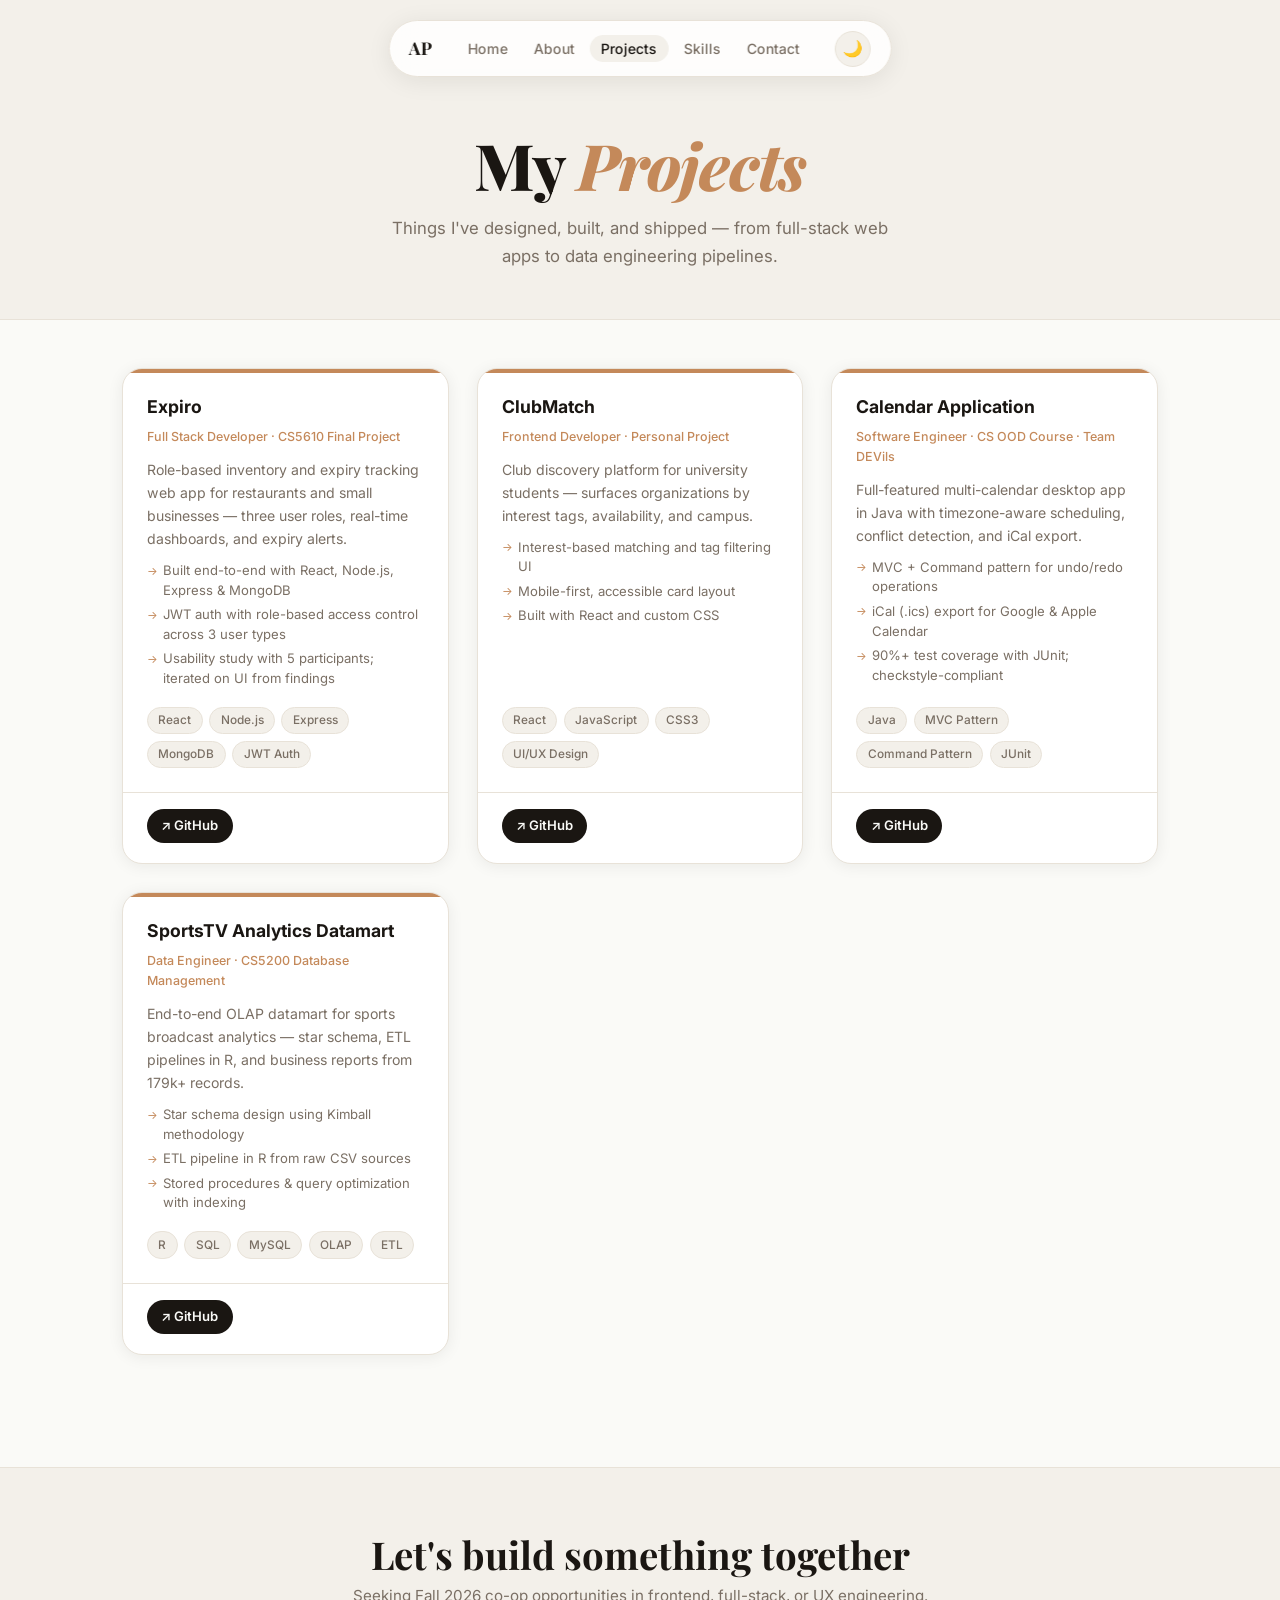
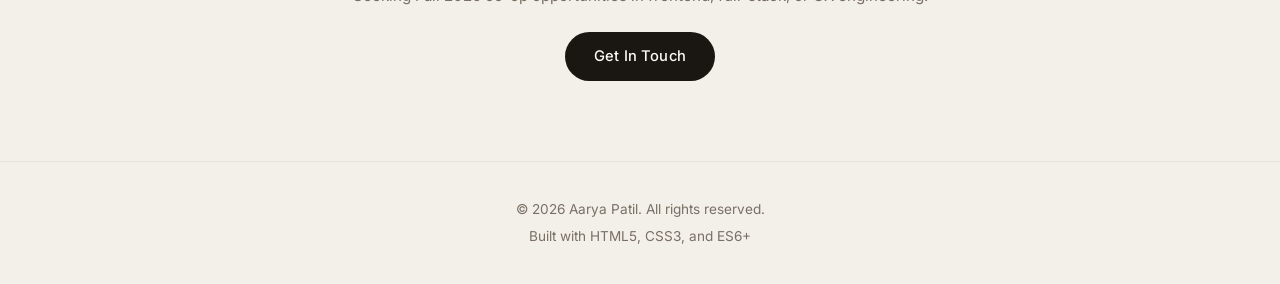
==== commit eff8ea2d: "Update projects.html" ====
--- a/projects.html
+++ b/projects.html
@@ -40,36 +40,8 @@
           color: var(--text-muted);
           font-size: 1.05rem;
           max-width: 520px;
-          margin: 0 auto 2rem;
+          margin: 0 auto 0;
           line-height: 1.7;
-      }
-
-      /* Filter bar */
-      .filter-bar {
-          display: flex;
-          flex-wrap: wrap;
-          justify-content: center;
-          gap: 0.5rem;
-      }
-
-      .filter-btn {
-          padding: 0.4rem 1.1rem;
-          border-radius: 999px;
-          border: 1.5px solid var(--border);
-          background: transparent;
-          font-size: 0.85rem;
-          font-weight: 500;
-          cursor: pointer;
-          transition: all 0.2s;
-          color: var(--text-muted);
-          font-family: var(--font-body);
-      }
-
-      .filter-btn:hover,
-      .filter-btn.active {
-          background: var(--text);
-          color: var(--bg);
-          border-color: var(--text);
       }
 
       /* Grid */
@@ -113,27 +85,6 @@
           display: flex;
           flex-direction: column;
           gap: 0.65rem;
-      }
-
-      .card-header {
-          display: flex;
-          align-items: flex-start;
-          justify-content: space-between;
-          gap: 0.5rem;
-      }
-
-      .card-icon { font-size: 1.5rem; line-height: 1; }
-
-      .card-badge {
-          font-size: 0.68rem;
-          font-weight: 600;
-          letter-spacing: 0.06em;
-          text-transform: uppercase;
-          padding: 0.2rem 0.65rem;
-          border-radius: 999px;
-          background: var(--text);
-          color: var(--bg);
-          white-space: nowrap;
       }
 
       .project-card h2 {
@@ -247,9 +198,6 @@
           margin-bottom: 1.5rem;
           font-size: 0.95rem;
       }
-
-      /* Hidden cards */
-      .project-card[data-hidden="true"] { display: none; }
 
       @media (max-width: 600px) {
           .projects-grid { grid-template-columns: 1fr; }
@@ -282,12 +230,6 @@
 <div class="projects-hero">
   <h1>My <em>Projects</em></h1>
   <p>Things I've designed, built, and shipped — from full-stack web apps to data engineering pipelines.</p>
-  <div class="filter-bar">
-    <button class="filter-btn active" data-filter="all">All</button>
-    <button class="filter-btn" data-filter="fullstack">Full Stack</button>
-    <button class="filter-btn" data-filter="data">Data & Analytics</button>
-    <button class="filter-btn" data-filter="java">Java / OOD</button>
-  </div>
 </div>
 
 <!-- Grid -->
@@ -295,13 +237,9 @@
   <div class="projects-grid" id="projectsGrid">
 
     <!-- Expiro -->
-    <article class="project-card" data-categories="fullstack">
+    <article class="project-card">
       <div class="card-accent-bar" style="background: var(--accent);"></div>
       <div class="card-body">
-        <div class="card-header">
-          <span class="card-icon">🧾</span>
-          <span class="card-badge">Featured</span>
-        </div>
         <h2>Expiro</h2>
         <p class="role">Full Stack Developer · CS5610 Final Project</p>
         <p class="desc">Role-based inventory and expiry tracking web app for restaurants and small businesses — three user roles, real-time dashboards, and expiry alerts.</p>
@@ -319,18 +257,14 @@
         </div>
       </div>
       <div class="card-links">
-        <a href="https://github.com/aaryapatil113" class="btn-filled" target="_blank" rel="noopener">↗ GitHub</a>
+        <a href="https://github.com/Aaryapatil113/Expiro.git" class="btn-filled" target="_blank" rel="noopener">↗ GitHub</a>
       </div>
     </article>
 
     <!-- ClubMatch -->
-    <article class="project-card" data-categories="fullstack">
+    <article class="project-card">
       <div class="card-accent-bar" style="background: var(--accent);"></div>
       <div class="card-body">
-        <div class="card-header">
-          <span class="card-icon">🎯</span>
-          <span class="card-badge">Web App</span>
-        </div>
         <h2>ClubMatch</h2>
         <p class="role">Frontend Developer · Personal Project</p>
         <p class="desc">Club discovery platform for university students — surfaces organizations by interest tags, availability, and campus.</p>
@@ -347,18 +281,14 @@
         </div>
       </div>
       <div class="card-links">
-        <a href="https://github.com/aaryapatil113" class="btn-filled" target="_blank" rel="noopener">↗ GitHub</a>
+        <a href="https://github.com/kanadmotiwale/Clubmatch.git" class="btn-filled" target="_blank" rel="noopener">↗ GitHub</a>
       </div>
     </article>
 
     <!-- Calendar App -->
-    <article class="project-card" data-categories="java">
+    <article class="project-card">
       <div class="card-accent-bar" style="background: var(--accent);"></div>
       <div class="card-body">
-        <div class="card-header">
-          <span class="card-icon">📅</span>
-          <span class="card-badge">OOD</span>
-        </div>
         <h2>Calendar Application</h2>
         <p class="role">Software Engineer · CS OOD Course · Team DEVils</p>
         <p class="desc">Full-featured multi-calendar desktop app in Java with timezone-aware scheduling, conflict detection, and iCal export.</p>
@@ -375,18 +305,14 @@
         </div>
       </div>
       <div class="card-links">
-        <a href="https://github.com/aaryapatil113" class="btn-filled" target="_blank" rel="noopener">↗ GitHub</a>
+        <a href="https://github.com/neu-cs5010/f25-hw7-sent-code-group-DEVils.git" class="btn-filled" target="_blank" rel="noopener">↗ GitHub</a>
       </div>
     </article>
 
     <!-- SportsTV -->
-    <article class="project-card" data-categories="data">
+    <article class="project-card">
       <div class="card-accent-bar" style="background: var(--accent);"></div>
       <div class="card-body">
-        <div class="card-header">
-          <span class="card-icon">📊</span>
-          <span class="card-badge">Analytics</span>
-        </div>
         <h2>SportsTV Analytics Datamart</h2>
         <p class="role">Data Engineer · CS5200 Database Management</p>
         <p class="desc">End-to-end OLAP datamart for sports broadcast analytics — star schema, ETL pipelines in R, and business reports from 179k+ records.</p>
@@ -444,20 +370,6 @@
     const nl = document.getElementById('navLinks');
     nl.style.display = nl.style.display === 'flex' ? 'none' : 'flex';
   });
-
-  // Filter
-  document.querySelectorAll('.filter-btn').forEach(btn => {
-    btn.addEventListener('click', () => {
-      document.querySelectorAll('.filter-btn').forEach(b => b.classList.remove('active'));
-      btn.classList.add('active');
-      const filter = btn.dataset.filter;
-      document.querySelectorAll('.project-card').forEach(card => {
-        card.setAttribute('data-hidden',
-          filter !== 'all' && !card.dataset.categories.includes(filter) ? 'true' : 'false'
-        );
-      });
-    });
-  });
 </script>
 </body>
-</html>+</html>
